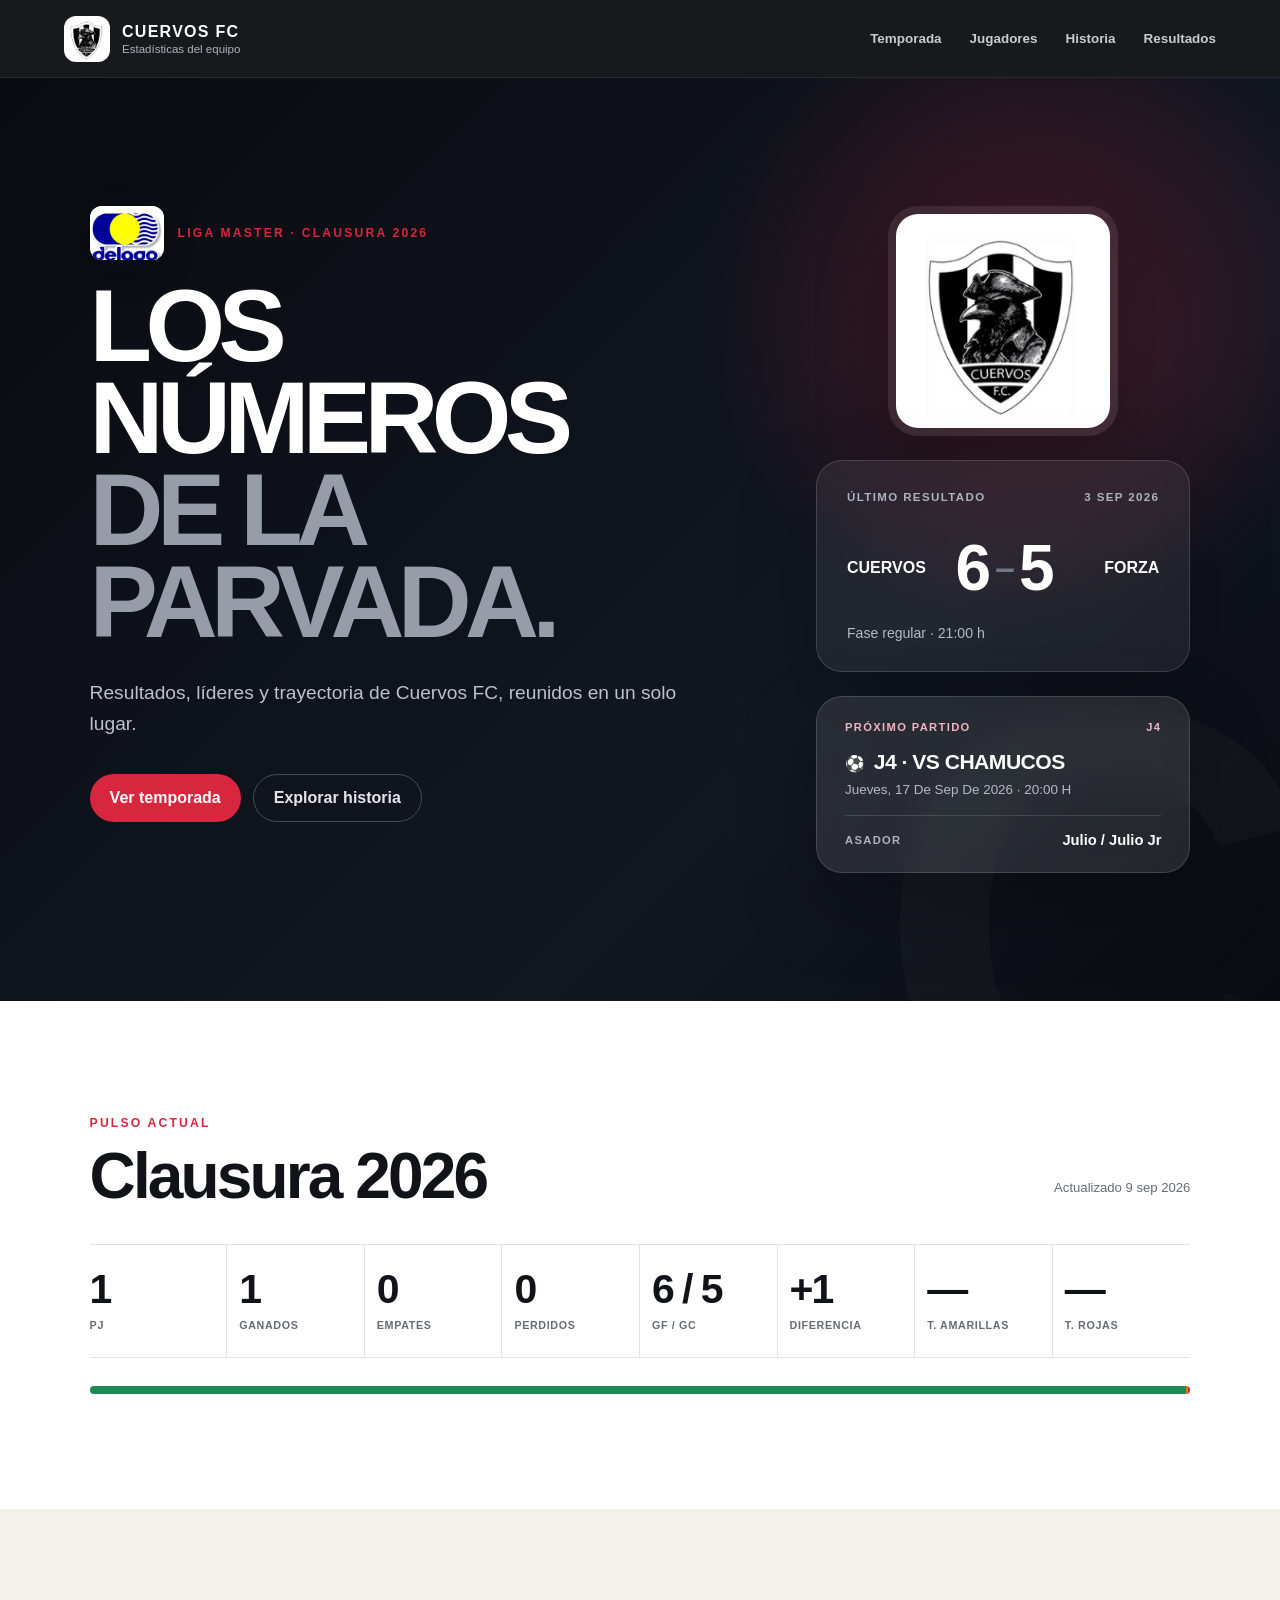
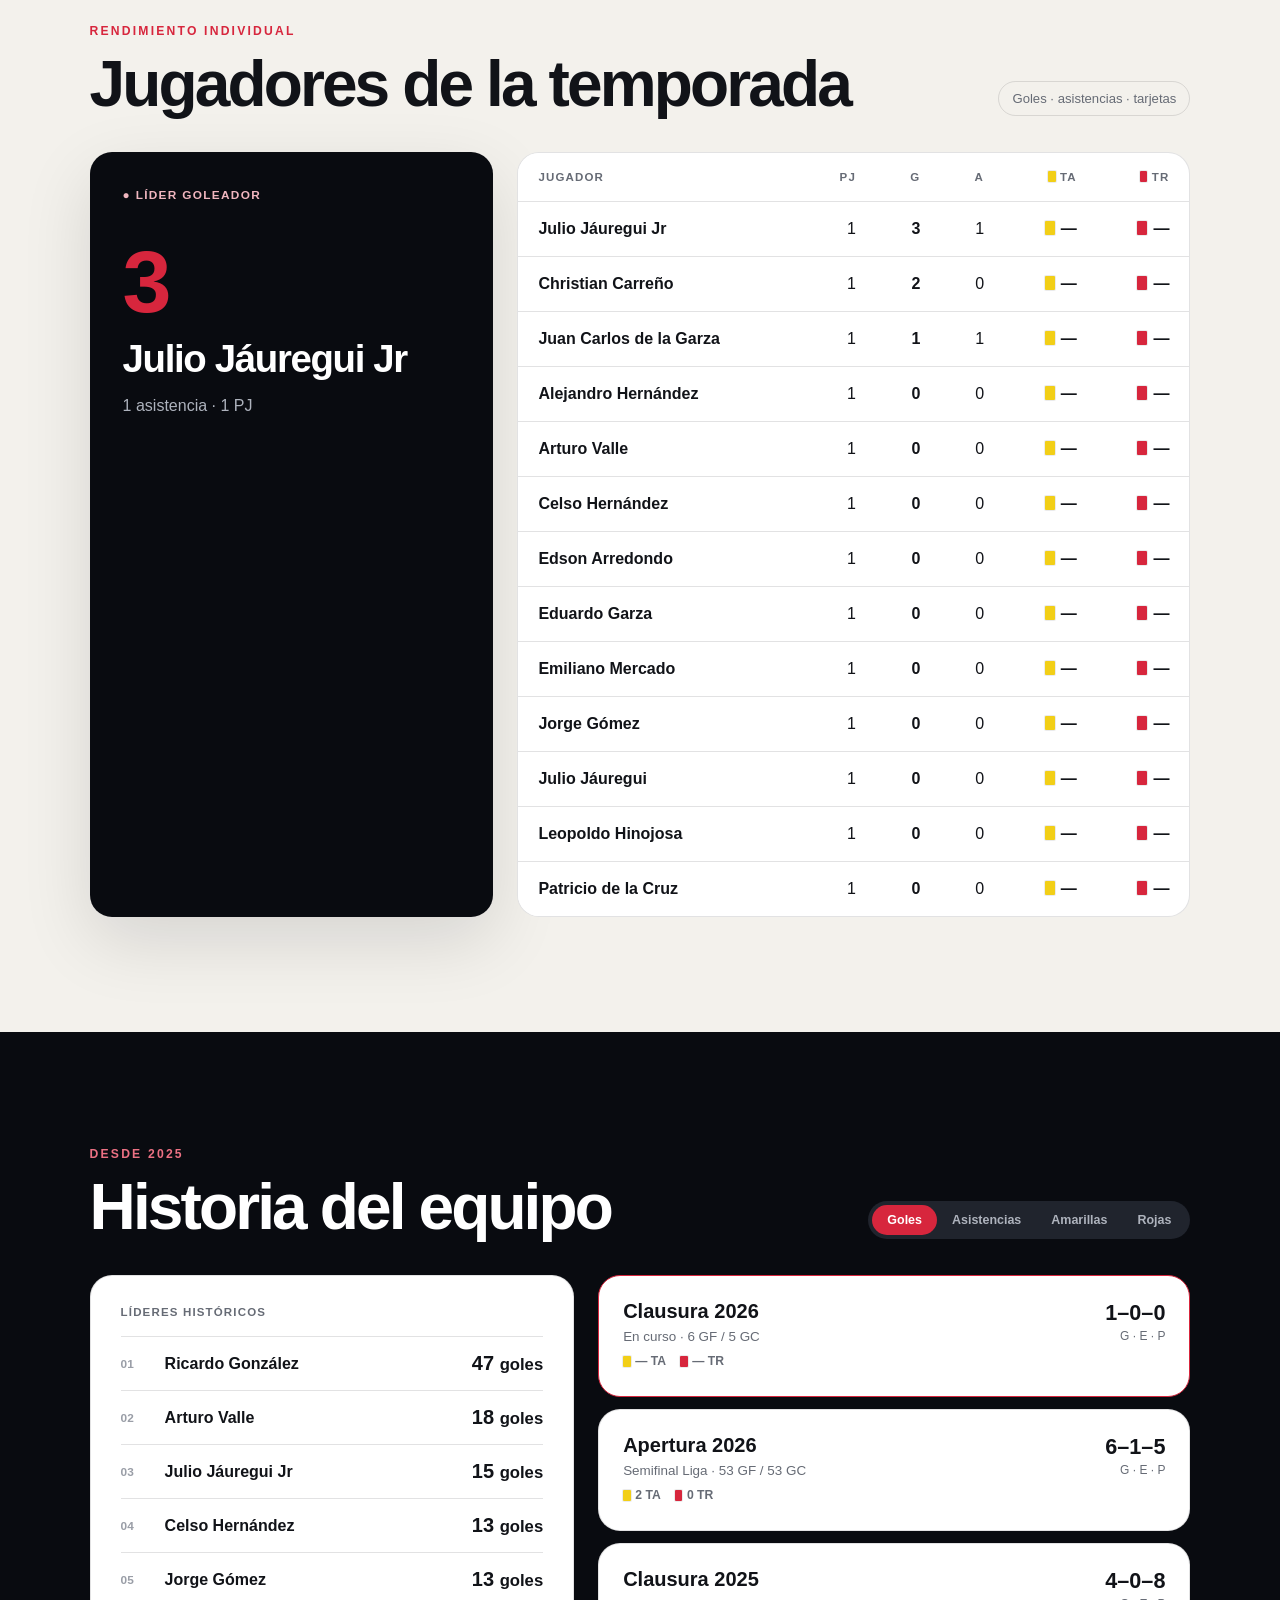
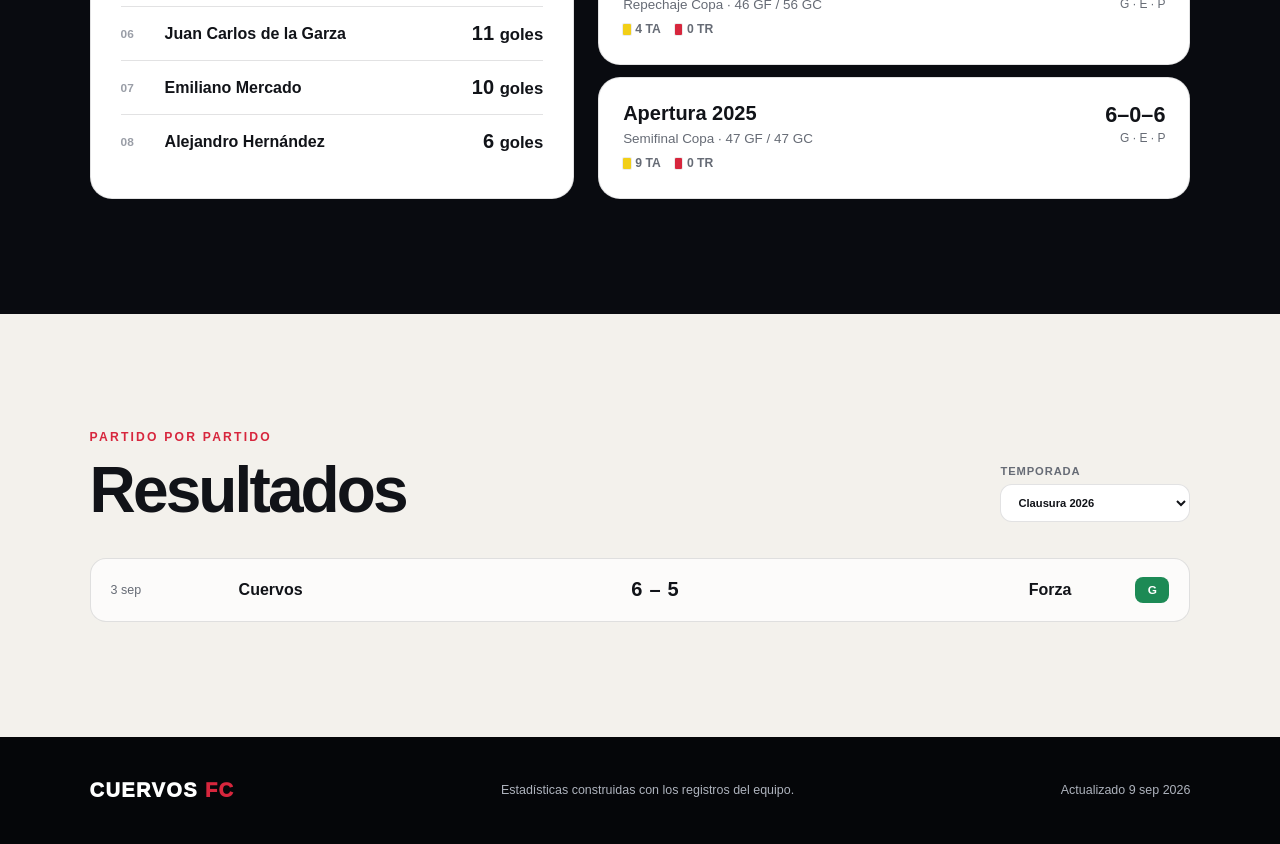
==== index.html @ 378c0ba5 "Mejorar tabla móvil y pulso actual" ====
<!doctype html>
<html lang="es">
<head>
  <meta charset="utf-8">
  <meta name="viewport" content="width=device-width, initial-scale=1">
  <link rel="icon" type="image/png" href="assets/logo-cuervos.png">
  <meta name="description" content="Resultados y estadísticas históricas de Cuervos FC.">
  <meta name="theme-color" content="#090b10">
  <title>Cuervos FC · Estadísticas</title>
  <link rel="stylesheet" href="styles.css">
</head>
<body>
  <header class="site-header">
    <a class="brand" href="#inicio" aria-label="Cuervos FC, ir al inicio">
      <span class="crest" aria-hidden="true"><img src="assets/logo-cuervos.png" alt=""></span>
      <span><strong>Cuervos FC</strong><small>Estadísticas del equipo</small></span>
    </a>
    <button class="nav-toggle" type="button" aria-expanded="false" aria-controls="site-nav">Menú</button>
    <nav id="site-nav" class="site-nav" aria-label="Navegación principal">
      <a href="#temporada">Temporada</a>
      <a href="#jugadores">Jugadores</a>
      <a href="#historia">Historia</a>
      <a href="#resultados">Resultados</a>
    </nav>
  </header>

  <main id="inicio">
    <section class="hero" aria-labelledby="hero-title">
      <div class="hero-copy">
        <div class="league-lockup">
          <span class="league-logo"><img src="assets/logo-liga-delago.png" alt="Logo de la liga Delago"></span>
          <p class="eyebrow">Liga Master · <span id="current-season-label">Temporada actual</span></p>
        </div>
        <h1 id="hero-title">Los números<br><em>de la parvada.</em></h1>
        <p class="hero-intro">Resultados, líderes y trayectoria de Cuervos FC, reunidos en un solo lugar.</p>
        <div class="hero-actions">
          <a class="button button-primary" href="#temporada">Ver temporada</a>
          <a class="button button-ghost" href="#historia">Explorar historia</a>
        </div>
      </div>
      <div class="hero-side">
        <img class="hero-crest" src="assets/logo-cuervos.png" alt="Escudo oficial de Cuervos FC">
        <div class="latest-card" id="latest-match" aria-live="polite">
          <span class="skeleton">Cargando último resultado…</span>
        </div>
        <div class="next-card" id="next-match" aria-live="polite">
          <span class="skeleton">Cargando próximo partido…</span>
        </div>
      </div>
    </section>

    <section id="temporada" class="section section-current" aria-labelledby="season-title">
      <div class="section-heading">
        <div>
          <p class="eyebrow">Pulso actual</p>
          <h2 id="season-title">Clausura 2026</h2>
        </div>
        <p class="updated" id="updated-at"></p>
      </div>
      <div class="metric-grid" id="season-metrics"></div>
      <div class="record-bar" id="record-bar" aria-label="Distribución de resultados"></div>
    </section>

    <section id="jugadores" class="section" aria-labelledby="players-title">
      <div class="section-heading">
        <div>
          <p class="eyebrow">Rendimiento individual</p>
          <h2 id="players-title">Jugadores de la temporada</h2>
        </div>
        <span class="section-tag">Goles · asistencias · tarjetas</span>
      </div>
      <div class="leaders-layout">
        <article class="leader-feature" id="top-scorer"></article>
        <div class="table-card">
          <div class="table-scroll">
            <table>
              <thead>
                <tr>
                  <th>Jugador</th><th>PJ</th><th>G</th><th>A</th>
                  <th aria-label="Tarjetas amarillas"><span class="card-icon card-yellow" aria-hidden="true"></span>TA</th>
                  <th aria-label="Tarjetas rojas"><span class="card-icon card-red" aria-hidden="true"></span>TR</th>
                </tr>
              </thead>
              <tbody id="current-player-rows"></tbody>
            </table>
          </div>
        </div>
      </div>
    </section>

    <section id="historia" class="section section-dark" aria-labelledby="history-title">
      <div class="section-heading">
        <div>
          <p class="eyebrow">Desde 2025</p>
          <h2 id="history-title">Historia del equipo</h2>
        </div>
        <div class="segmented" role="group" aria-label="Ordenar líderes históricos">
          <button class="segment active" type="button" data-ranking="goals">Goles</button>
          <button class="segment" type="button" data-ranking="assists">Asistencias</button>
          <button class="segment" type="button" data-ranking="yellowCards">Amarillas</button>
          <button class="segment" type="button" data-ranking="redCards">Rojas</button>
        </div>
      </div>
      <div class="history-layout">
        <div class="ranking-card">
          <p class="card-kicker">Líderes históricos</p>
          <ol class="ranking-list" id="all-time-ranking"></ol>
        </div>
        <div class="season-history" id="season-history"></div>
      </div>
    </section>

    <section id="resultados" class="section" aria-labelledby="results-title">
      <div class="section-heading">
        <div>
          <p class="eyebrow">Partido por partido</p>
          <h2 id="results-title">Resultados</h2>
        </div>
        <label class="select-wrap">
          <span>Temporada</span>
          <select id="season-filter" aria-label="Filtrar resultados por temporada"></select>
        </label>
      </div>
      <div class="results-list" id="results-list"></div>
    </section>
  </main>

  <footer>
    <div class="footer-brand">CUERVOS <span>FC</span></div>
    <p>Estadísticas construidas con los registros del equipo.</p>
    <p id="footer-update"></p>
  </footer>

  <script src="app.js" defer></script>
</body>
</html>
---- styles.css ----
:root {
  --ink: #111318;
  --muted: #666b75;
  --paper: #f3f1ec;
  --white: #fff;
  --night: #090b10;
  --night-2: #11151d;
  --red: #d7263d;
  --red-dark: #a7152a;
  --green: #1d8a55;
  --amber: #cc8212;
  --line: rgba(17, 19, 24, .12);
  --radius: 22px;
  --shadow: 0 24px 70px rgba(11, 12, 16, .12);
}

* { box-sizing: border-box; }
html { scroll-behavior: smooth; }
body {
  margin: 0;
  color: var(--ink);
  background: var(--paper);
  font-family: Aptos, "Helvetica Neue", Helvetica, Arial, sans-serif;
  -webkit-font-smoothing: antialiased;
}
a { color: inherit; }
button, select { font: inherit; }

.site-header {
  position: sticky;
  top: 0;
  z-index: 20;
  display: flex;
  align-items: center;
  justify-content: space-between;
  gap: 24px;
  min-height: 78px;
  padding: 12px clamp(20px, 5vw, 76px);
  color: var(--white);
  background: rgba(9, 11, 16, .94);
  border-bottom: 1px solid rgba(255,255,255,.08);
  backdrop-filter: blur(16px);
}
.brand {
  display: inline-flex;
  align-items: center;
  gap: 12px;
  text-decoration: none;
}
.brand strong, .brand small { display: block; }
.brand strong { font-size: 1rem; letter-spacing: .08em; text-transform: uppercase; }
.brand small { margin-top: 2px; color: #aeb3bd; font-size: .72rem; }
.crest {
  width: 46px;
  height: 46px;
  overflow: hidden;
  background: white;
  border-radius: 12px;
}
.crest img { display: block; width: 100%; height: 100%; object-fit: cover; }
.site-nav { display: flex; gap: 28px; }
.site-nav a {
  color: #c9ccd2;
  font-size: .84rem;
  font-weight: 700;
  text-decoration: none;
  transition: color .2s ease;
}
.site-nav a:hover { color: var(--white); }
.nav-toggle { display: none; color: white; background: none; border: 1px solid #464b55; border-radius: 999px; padding: 8px 13px; }

.hero {
  position: relative;
  overflow: hidden;
  display: grid;
  grid-template-columns: 1.25fr .75fr;
  gap: clamp(40px, 8vw, 110px);
  min-height: 650px;
  padding: clamp(72px, 10vw, 145px) clamp(20px, 7vw, 110px);
  color: var(--white);
  background:
    radial-gradient(circle at 80% 25%, rgba(215,38,61,.28), transparent 26%),
    linear-gradient(135deg, #090b10 0%, #121722 66%, #090b10 100%);
}
.hero::after {
  content: "C";
  position: absolute;
  right: -3vw;
  bottom: -25%;
  color: rgba(255,255,255,.025);
  font-size: min(48vw, 620px);
  font-weight: 900;
  line-height: 1;
  pointer-events: none;
}
.hero-copy, .hero-side { position: relative; z-index: 1; }
.league-lockup { display: flex; align-items: center; gap: 14px; margin-bottom: 20px; }
.league-lockup .eyebrow { margin: 0; }
.league-logo {
  display: grid;
  place-items: center;
  width: 74px;
  height: 54px;
  overflow: hidden;
  background: white;
  border-radius: 12px;
  box-shadow: 0 10px 30px rgba(0,0,0,.24);
}
.league-logo img { width: 100%; height: 100%; object-fit: contain; }
.hero-side { align-self: end; display: grid; justify-items: center; gap: 24px; width: 100%; max-width: 430px; }
.hero-crest {
  width: clamp(150px, 18vw, 230px);
  aspect-ratio: 1;
  object-fit: cover;
  border: 8px solid rgba(255,255,255,.08);
  border-radius: 30px;
  box-shadow: 0 26px 70px rgba(0,0,0,.32);
}
.eyebrow {
  margin: 0 0 14px;
  color: var(--red);
  font-size: .76rem;
  font-weight: 850;
  letter-spacing: .18em;
  text-transform: uppercase;
}
.hero h1 {
  max-width: 800px;
  margin: 0;
  font-size: clamp(3.3rem, 8vw, 7.4rem);
  line-height: .9;
  letter-spacing: -.065em;
  text-transform: uppercase;
}
.hero h1 em { color: #979da8; font-style: normal; }
.hero-intro { max-width: 590px; margin: 28px 0 0; color: #bdc1ca; font-size: clamp(1rem, 2vw, 1.2rem); line-height: 1.65; }
.hero-actions { display: flex; flex-wrap: wrap; gap: 12px; margin-top: 34px; }
.button {
  display: inline-flex;
  align-items: center;
  justify-content: center;
  min-height: 48px;
  padding: 0 20px;
  border-radius: 999px;
  font-weight: 800;
  text-decoration: none;
}
.button-primary { background: var(--red); color: white; }
.button-primary:hover { background: #ee304a; }
.button-ghost { border: 1px solid #454b56; color: #e4e6ea; }
.button-ghost:hover { border-color: #777e8b; }

.latest-card, .next-card {
  width: 100%;
  max-width: 430px;
  padding: 30px;
  background: rgba(255,255,255,.065);
  border: 1px solid rgba(255,255,255,.14);
  border-radius: 26px;
  box-shadow: 0 30px 80px rgba(0,0,0,.25);
  backdrop-filter: blur(12px);
}
.latest-label { display: flex; justify-content: space-between; gap: 16px; color: #aeb3bd; font-size: .72rem; font-weight: 800; letter-spacing: .12em; text-transform: uppercase; }
.scoreline { display: grid; grid-template-columns: 1fr auto 1fr; align-items: center; gap: 12px; margin: 28px 0 20px; }
.score-team { font-weight: 850; text-transform: uppercase; }
.score-team:last-child { text-align: right; }
.score { display: flex; gap: 8px; align-items: center; font-size: clamp(2.4rem, 6vw, 4rem); font-weight: 900; letter-spacing: -.06em; }
.score small { color: #717784; font-size: .55em; }
.latest-meta { margin: 0; color: #b6bac3; font-size: .88rem; }
.next-card { padding: 24px 28px; background: rgba(255,255,255,.1); }
.next-label { display: flex; justify-content: space-between; gap: 16px; color: #f0b6bf; font-size: .7rem; font-weight: 850; letter-spacing: .12em; text-transform: uppercase; }
.next-rival { margin-top: 17px; font-size: 1.32rem; font-weight: 900; letter-spacing: -.025em; text-transform: uppercase; }
.next-rival span { margin-right: 4px; font-size: 1rem; }
.next-meta { margin: 8px 0 18px; color: #b6bac3; font-size: .84rem; text-transform: capitalize; }
.grill-duty { display: flex; align-items: center; justify-content: space-between; gap: 18px; padding-top: 16px; border-top: 1px solid rgba(255,255,255,.13); }
.grill-duty span { color: #aeb3bd; font-size: .7rem; font-weight: 800; letter-spacing: .12em; text-transform: uppercase; }
.grill-duty strong { color: white; font-size: .92rem; }

.section { padding: clamp(72px, 9vw, 120px) clamp(20px, 7vw, 110px); }
.section-current { background: #fff; }
.section-heading {
  display: flex;
  align-items: end;
  justify-content: space-between;
  gap: 24px;
  margin-bottom: 36px;
}
.section h2 { margin: 0; font-size: clamp(2.2rem, 5vw, 4rem); line-height: 1; letter-spacing: -.045em; }
.updated, .section-tag { color: var(--muted); font-size: .82rem; }
.section-tag { padding: 9px 13px; border: 1px solid var(--line); border-radius: 999px; }

.metric-grid { display: grid; grid-template-columns: repeat(8, minmax(0, 1fr)); width: 100%; border-top: 1px solid var(--line); border-bottom: 1px solid var(--line); }
.metric { min-width: 0; padding: 24px 12px; border-right: 1px solid var(--line); }
.metric:first-child { padding-left: 0; }
.metric:last-child { border-right: 0; }
.metric strong { display: block; font-size: clamp(1.55rem, 3.2vw, 2.8rem); line-height: 1; letter-spacing: -.05em; }
.metric span { display: block; margin-top: 9px; color: var(--muted); font-size: .67rem; font-weight: 750; letter-spacing: .06em; line-height: 1.25; overflow-wrap: anywhere; text-transform: uppercase; }
.record-bar { display: flex; height: 8px; margin-top: 28px; overflow: hidden; border-radius: 999px; background: #e1e1de; }
.record-bar span { min-width: 2px; transition: width .45s ease; }
.bar-win { background: var(--green); }
.bar-draw { background: var(--amber); }
.bar-loss { background: var(--red); }

.leaders-layout { display: grid; grid-template-columns: .75fr 1.25fr; gap: 24px; }
.leader-feature, .table-card, .ranking-card, .season-card { background: var(--white); border: 1px solid var(--line); border-radius: var(--radius); box-shadow: var(--shadow); }
.leader-feature { min-height: 350px; padding: 32px; background: var(--night); color: white; }
.leader-badge { display: inline-flex; align-items: center; gap: 8px; color: #f0b6bf; font-size: .74rem; font-weight: 800; letter-spacing: .11em; text-transform: uppercase; }
.leader-number { margin-top: 44px; color: var(--red); font-size: 5.5rem; font-weight: 900; line-height: .8; letter-spacing: -.08em; }
.leader-name { margin: 20px 0 6px; font-size: clamp(1.7rem, 3vw, 2.6rem); font-weight: 850; letter-spacing: -.035em; }
.leader-detail { color: #aeb3bd; }
.table-card { overflow: hidden; box-shadow: none; }
.table-scroll { max-width: 100%; overflow-x: auto; overscroll-behavior-x: contain; }
table { width: 100%; border-collapse: collapse; }
th, td { padding: 18px 20px; text-align: right; border-bottom: 1px solid var(--line); white-space: nowrap; }
th:first-child, td:first-child { text-align: left; }
th:first-child, td:first-child {
  position: sticky;
  left: 0;
  z-index: 2;
  min-width: 178px;
  background: var(--white);
  box-shadow: 9px 0 12px -12px rgba(9, 11, 16, .55);
}
th:first-child { z-index: 3; }
th { color: var(--muted); font-size: .72rem; letter-spacing: .1em; text-transform: uppercase; }
td:first-child { font-weight: 750; }
tbody tr:last-child td { border-bottom: 0; }
tbody tr:hover { background: #f7f6f2; }
tbody tr:hover td:first-child { background: #f7f6f2; }
.discipline-cell { font-weight: 800; }
.card-icon { display: inline-block; width: .62em; height: .88em; margin-right: .38em; border-radius: 1px; vertical-align: -.06em; box-shadow: 0 0 0 1px rgba(0,0,0,.08); }
.card-yellow { background: #f2cf17; }
.card-red { background: #d7263d; }

.section-dark { color: var(--white); background: var(--night); }
.section-dark .eyebrow { color: #ec7183; }
.segmented { display: flex; flex-wrap: wrap; padding: 4px; background: #20242d; border-radius: 999px; }
.segment { padding: 8px 15px; color: #aeb3bd; background: transparent; border: 0; border-radius: 999px; cursor: pointer; font-size: .78rem; font-weight: 800; }
.segment.active { color: white; background: var(--red); }
.history-layout { display: grid; grid-template-columns: .9fr 1.1fr; gap: 24px; }
.ranking-card { padding: 30px; color: var(--ink); box-shadow: none; }
.card-kicker { margin: 0 0 18px; color: var(--muted); font-size: .72rem; font-weight: 800; letter-spacing: .1em; text-transform: uppercase; }
.ranking-list { margin: 0; padding: 0; list-style: none; counter-reset: rank; }
.ranking-item { counter-increment: rank; display: grid; grid-template-columns: 32px 1fr auto; align-items: center; gap: 12px; padding: 15px 0; border-top: 1px solid var(--line); }
.ranking-item::before { content: counter(rank, decimal-leading-zero); color: #9a9ea7; font-size: .74rem; font-weight: 800; }
.ranking-name { font-weight: 800; }
.ranking-value { font-size: 1.25rem; font-weight: 900; }
.season-history { display: grid; gap: 12px; }
.season-card { display: grid; grid-template-columns: 1fr auto; gap: 22px; padding: 24px; color: var(--ink); box-shadow: none; }
.season-card.current { border-color: var(--red); }
.season-card h3 { margin: 0 0 6px; font-size: 1.25rem; }
.season-card p { margin: 0; color: var(--muted); font-size: .84rem; }
.season-card .season-discipline { display: flex; gap: 14px; margin-top: 10px; font-size: .76rem; font-weight: 800; }
.season-discipline span { display: inline-flex; align-items: center; }
.season-record { text-align: right; }
.season-record strong { display: block; font-size: 1.35rem; }
.season-record span { color: var(--muted); font-size: .75rem; }

.select-wrap { display: grid; gap: 7px; color: var(--muted); font-size: .7rem; font-weight: 800; letter-spacing: .08em; text-transform: uppercase; }
.select-wrap select { min-width: 190px; padding: 11px 36px 11px 13px; color: var(--ink); background: white; border: 1px solid var(--line); border-radius: 12px; }
.results-list { display: grid; gap: 10px; }
.result-row { display: grid; grid-template-columns: 110px 1fr auto 1fr 80px; align-items: center; gap: 18px; padding: 18px 20px; background: rgba(255,255,255,.72); border: 1px solid var(--line); border-radius: 16px; }
.result-date { color: var(--muted); font-size: .78rem; }
.result-team { font-weight: 800; }
.result-team.away { text-align: right; }
.result-score { display: flex; gap: 7px; font-size: 1.25rem; font-weight: 900; }
.result-pill { justify-self: end; min-width: 34px; padding: 6px 8px; color: white; border-radius: 8px; text-align: center; font-size: .74rem; font-weight: 900; }
.result-G { background: var(--green); }
.result-E { background: var(--amber); }
.result-P { background: var(--red); }
.empty-state { padding: 42px; color: var(--muted); text-align: center; border: 1px dashed var(--line); border-radius: var(--radius); }

footer { display: flex; justify-content: space-between; align-items: center; gap: 24px; padding: 34px clamp(20px, 7vw, 110px); color: #aeb3bd; background: #050609; font-size: .78rem; }
.footer-brand { color: white; font-size: 1.25rem; font-weight: 950; letter-spacing: .07em; }
.footer-brand span { color: var(--red); }
.skeleton { color: #aeb3bd; }

@media (max-width: 960px) {
  .hero { grid-template-columns: 1fr; min-height: auto; }
  .hero-side { justify-items: start; max-width: 620px; }
  .latest-card, .next-card { max-width: 620px; }
  .metric-grid { grid-template-columns: repeat(4, minmax(0, 1fr)); }
  .metric:nth-child(4n) { border-right: 0; }
  .metric:nth-child(-n+4) { border-bottom: 1px solid var(--line); }
  .leaders-layout, .history-layout { grid-template-columns: 1fr; }
}

@media (max-width: 700px) {
  .site-header { min-height: 68px; }
  .nav-toggle { display: inline-flex; }
  .site-nav {
    position: absolute;
    top: 68px;
    left: 0;
    right: 0;
    display: none;
    flex-direction: column;
    gap: 0;
    padding: 12px 20px 22px;
    background: #090b10;
    border-bottom: 1px solid #252932;
  }
  .site-nav.open { display: flex; }
  .site-nav a { padding: 13px 0; }
  .hero { padding-top: 72px; }
  .hero h1 { font-size: clamp(3.1rem, 17vw, 5rem); }
  .league-lockup { align-items: flex-start; flex-direction: column; gap: 12px; }
  .league-logo { width: 68px; height: 50px; }
  .hero-side { justify-items: center; }
  .hero-crest { width: 140px; border-radius: 24px; }
  .section-heading { align-items: flex-start; flex-direction: column; }
  .segmented { border-radius: 16px; }
  .segment { flex: 1 1 auto; }
  .metric { padding: 23px 12px; }
  .metric:first-child { padding-left: 0; }
  .metric strong { font-size: clamp(1.4rem, 7vw, 2rem); }
  .metric span { font-size: .58rem; letter-spacing: .035em; }
  th, td { padding: 16px 14px; }
  th:first-child, td:first-child { min-width: 158px; }
  .result-row { grid-template-columns: 72px 1fr auto 1fr 36px; gap: 8px; padding: 15px 12px; }
  .result-date { font-size: .68rem; }
  .result-team { font-size: .82rem; }
  footer { align-items: flex-start; flex-direction: column; }
}

@media (prefers-reduced-motion: reduce) {
  html { scroll-behavior: auto; }
  * { transition: none !important; }
}
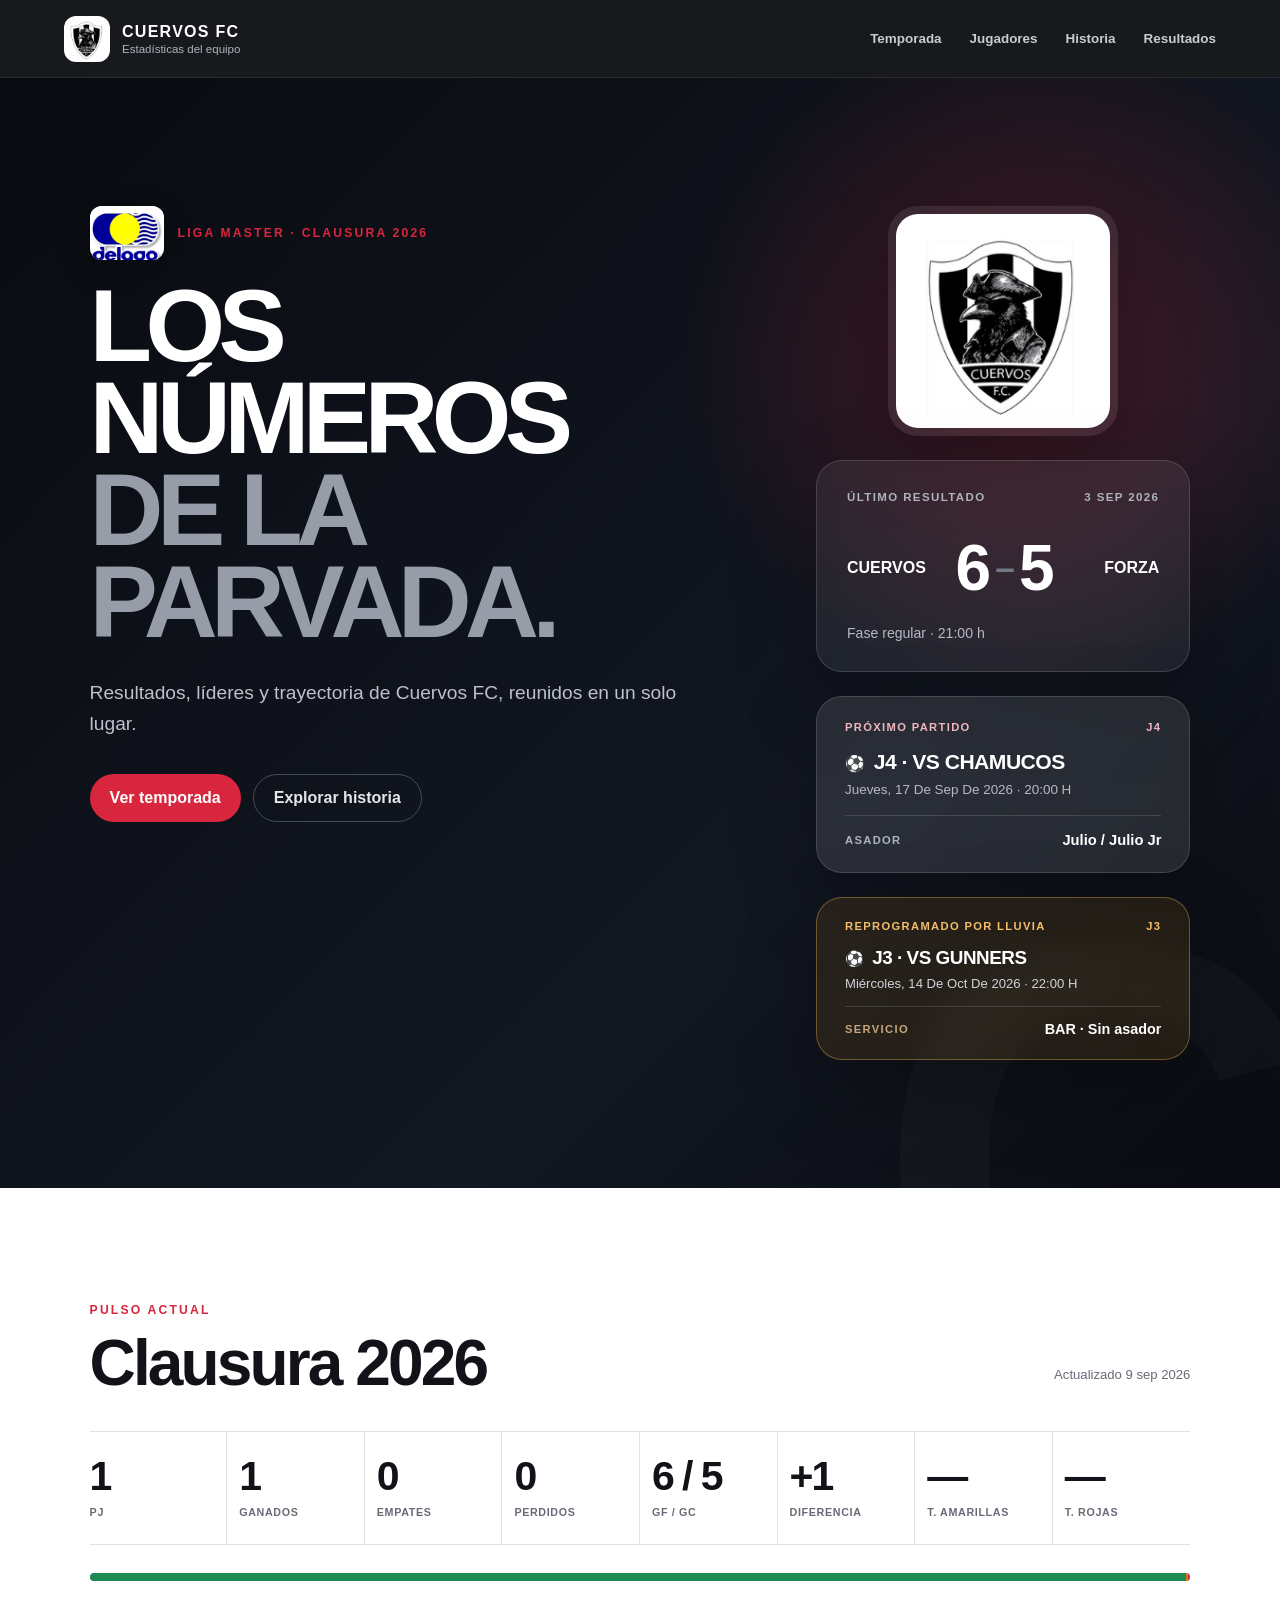
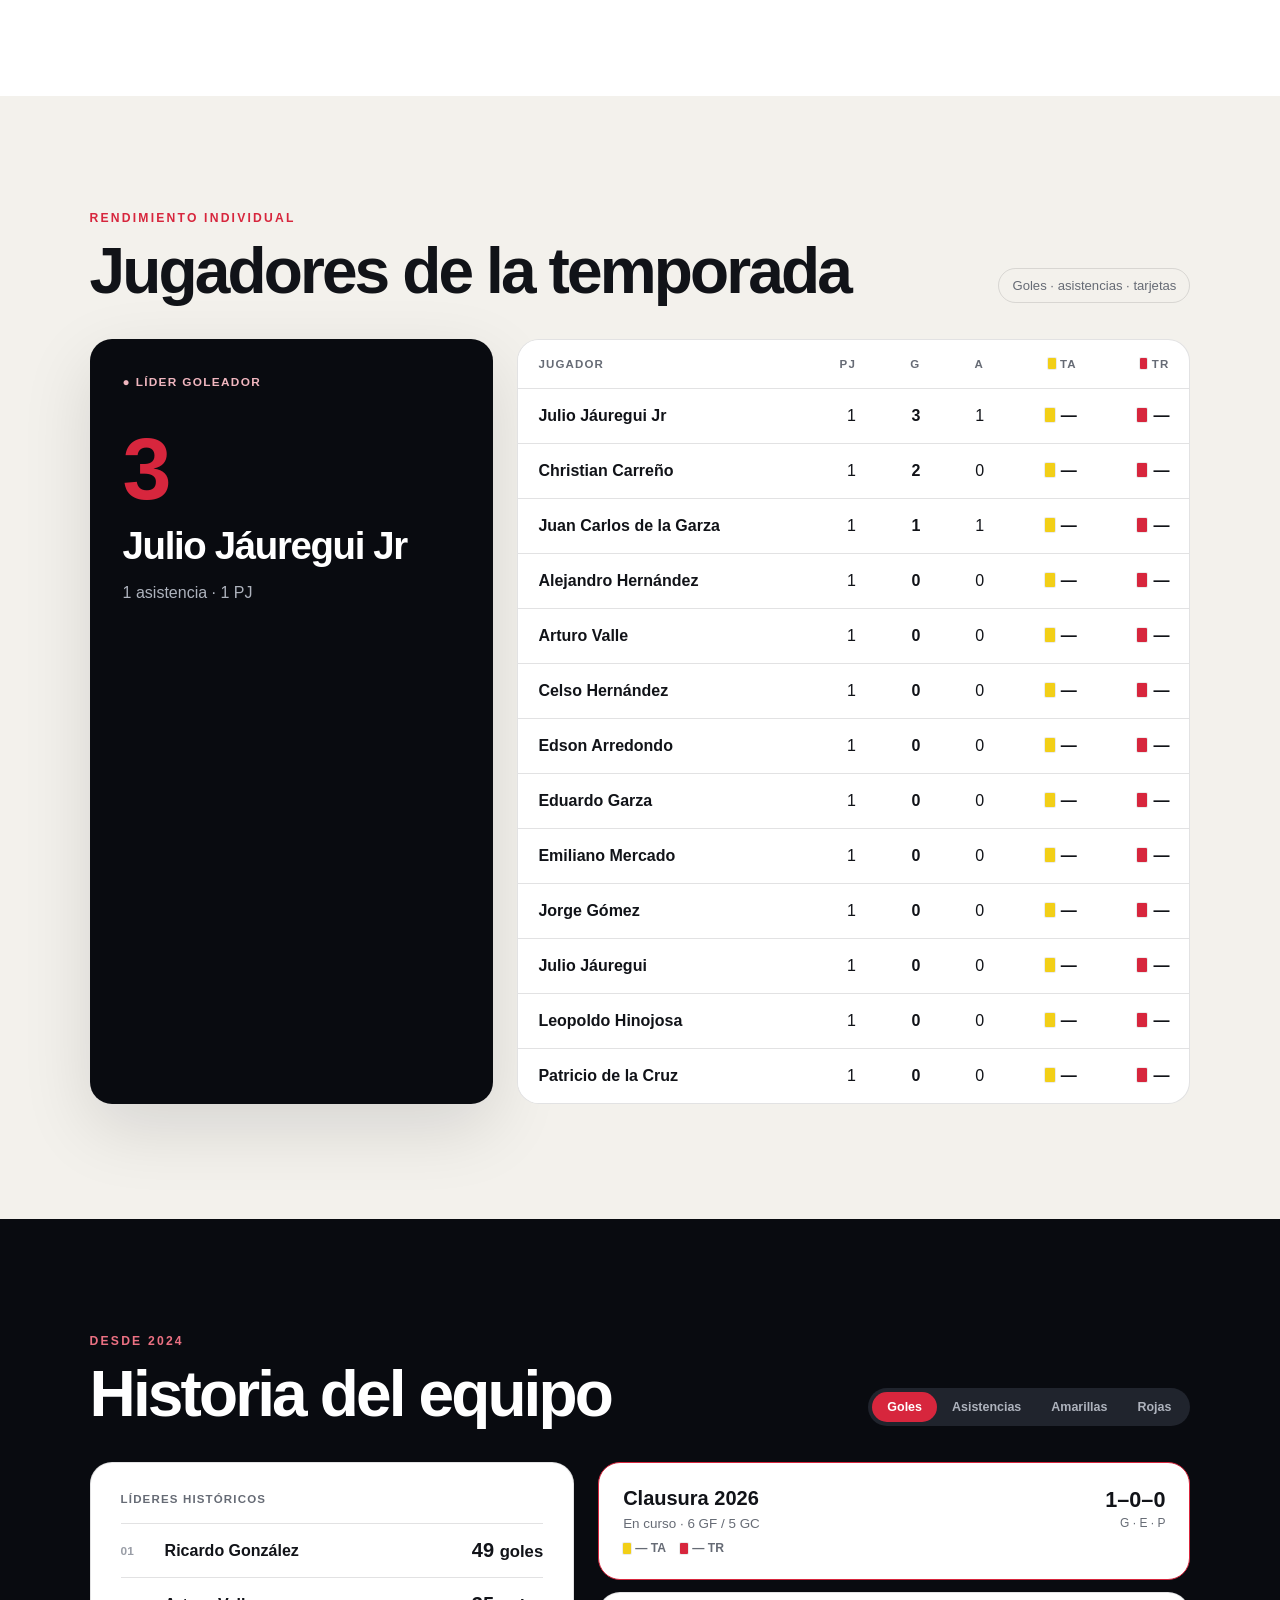
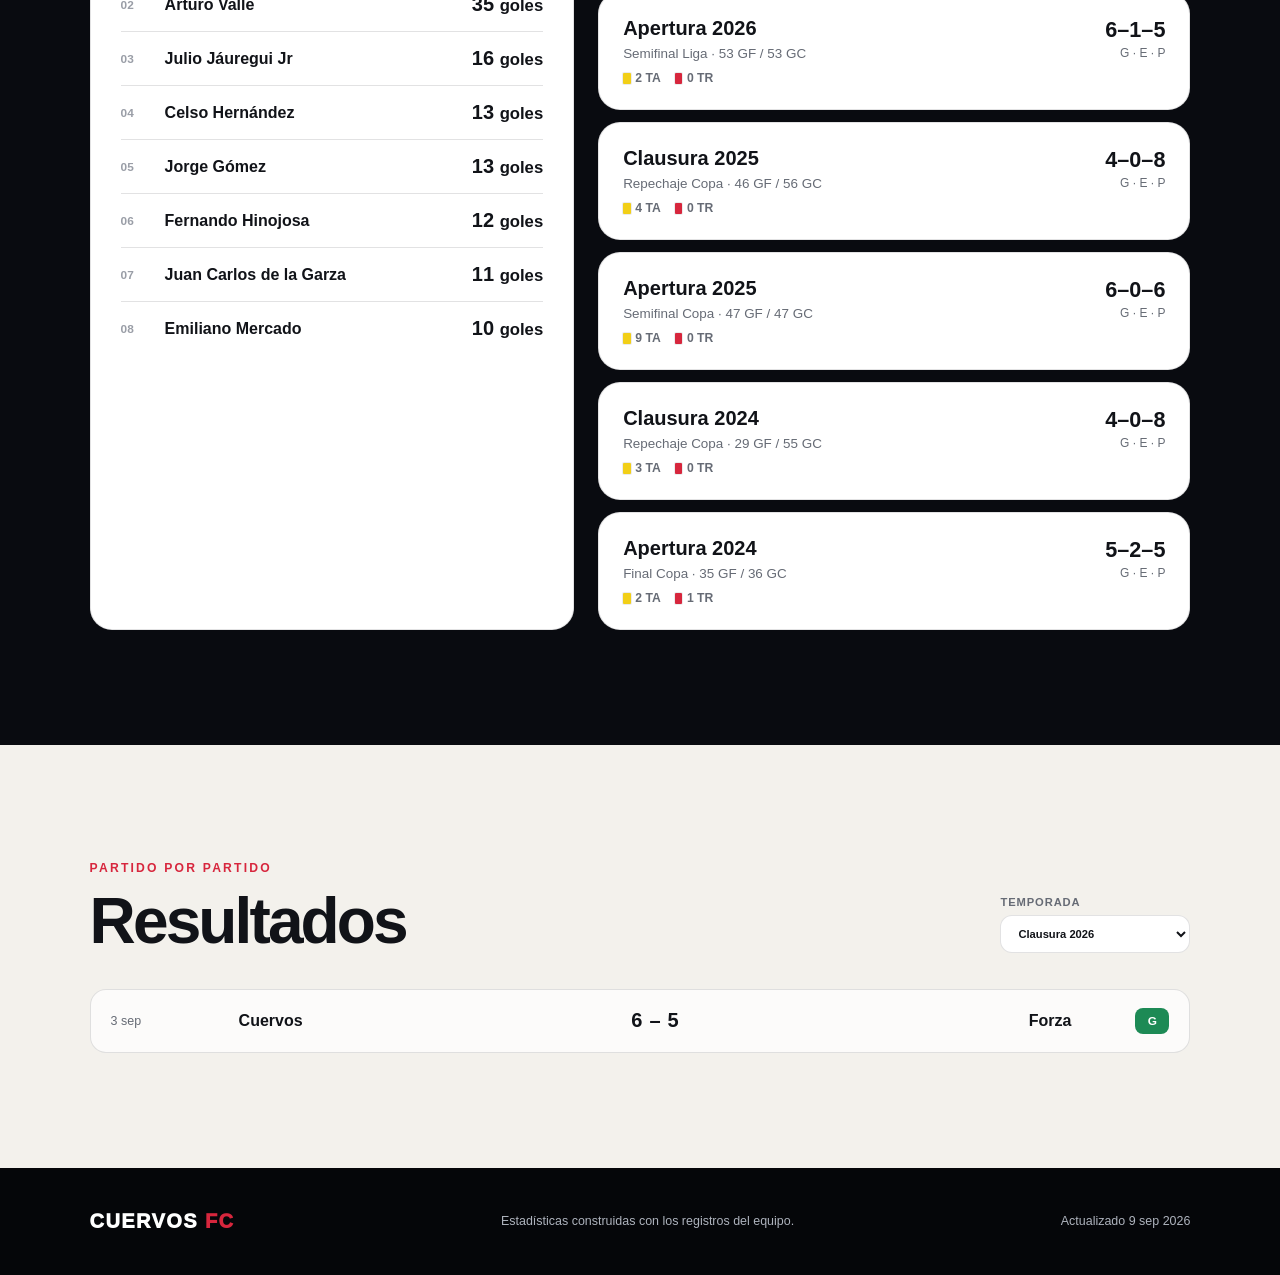
==== commit e5e843bc: "Actualiza historial y liguillas de Cuervos" ====
--- a/index.html
+++ b/index.html
@@ -46,6 +46,9 @@
         <div class="next-card" id="next-match" aria-live="polite">
           <span class="skeleton">Cargando próximo partido…</span>
         </div>
+        <div class="rescheduled-card" id="rescheduled-match" aria-live="polite">
+          <span class="skeleton">Cargando partido reprogramado…</span>
+        </div>
       </div>
     </section>
 
@@ -91,7 +94,7 @@
     <section id="historia" class="section section-dark" aria-labelledby="history-title">
       <div class="section-heading">
         <div>
-          <p class="eyebrow">Desde 2025</p>
+          <p class="eyebrow">Desde 2024</p>
           <h2 id="history-title">Historia del equipo</h2>
         </div>
         <div class="segmented" role="group" aria-label="Ordenar líderes históricos">
--- a/styles.css
+++ b/styles.css
@@ -150,7 +150,7 @@
 .button-ghost { border: 1px solid #454b56; color: #e4e6ea; }
 .button-ghost:hover { border-color: #777e8b; }
 
-.latest-card, .next-card {
+.latest-card, .next-card, .rescheduled-card {
   width: 100%;
   max-width: 430px;
   padding: 30px;
@@ -175,6 +175,14 @@
 .grill-duty { display: flex; align-items: center; justify-content: space-between; gap: 18px; padding-top: 16px; border-top: 1px solid rgba(255,255,255,.13); }
 .grill-duty span { color: #aeb3bd; font-size: .7rem; font-weight: 800; letter-spacing: .12em; text-transform: uppercase; }
 .grill-duty strong { color: white; font-size: .92rem; }
+.rescheduled-card { padding: 22px 28px; background: rgba(204,130,18,.12); border-color: rgba(240,178,76,.38); }
+.rescheduled-label { display: flex; justify-content: space-between; gap: 16px; color: #f2be68; font-size: .7rem; font-weight: 850; letter-spacing: .12em; text-transform: uppercase; }
+.rescheduled-rival { margin-top: 15px; font-size: 1.18rem; font-weight: 900; letter-spacing: -.025em; text-transform: uppercase; }
+.rescheduled-rival span { margin-right: 4px; font-size: .95rem; }
+.rescheduled-meta { margin: 7px 0 15px; color: #d2d4d9; font-size: .82rem; text-transform: capitalize; }
+.bar-duty { display: flex; align-items: center; justify-content: space-between; gap: 18px; padding-top: 14px; border-top: 1px solid rgba(255,255,255,.13); }
+.bar-duty span { color: #c5a87b; font-size: .7rem; font-weight: 800; letter-spacing: .12em; text-transform: uppercase; }
+.bar-duty strong { color: white; font-size: .9rem; }
 
 .section { padding: clamp(72px, 9vw, 120px) clamp(20px, 7vw, 110px); }
 .section-current { background: #fff; }
@@ -278,7 +286,7 @@
 @media (max-width: 960px) {
   .hero { grid-template-columns: 1fr; min-height: auto; }
   .hero-side { justify-items: start; max-width: 620px; }
-  .latest-card, .next-card { max-width: 620px; }
+  .latest-card, .next-card, .rescheduled-card { max-width: 620px; }
   .metric-grid { grid-template-columns: repeat(4, minmax(0, 1fr)); }
   .metric:nth-child(4n) { border-right: 0; }
   .metric:nth-child(-n+4) { border-bottom: 1px solid var(--line); }
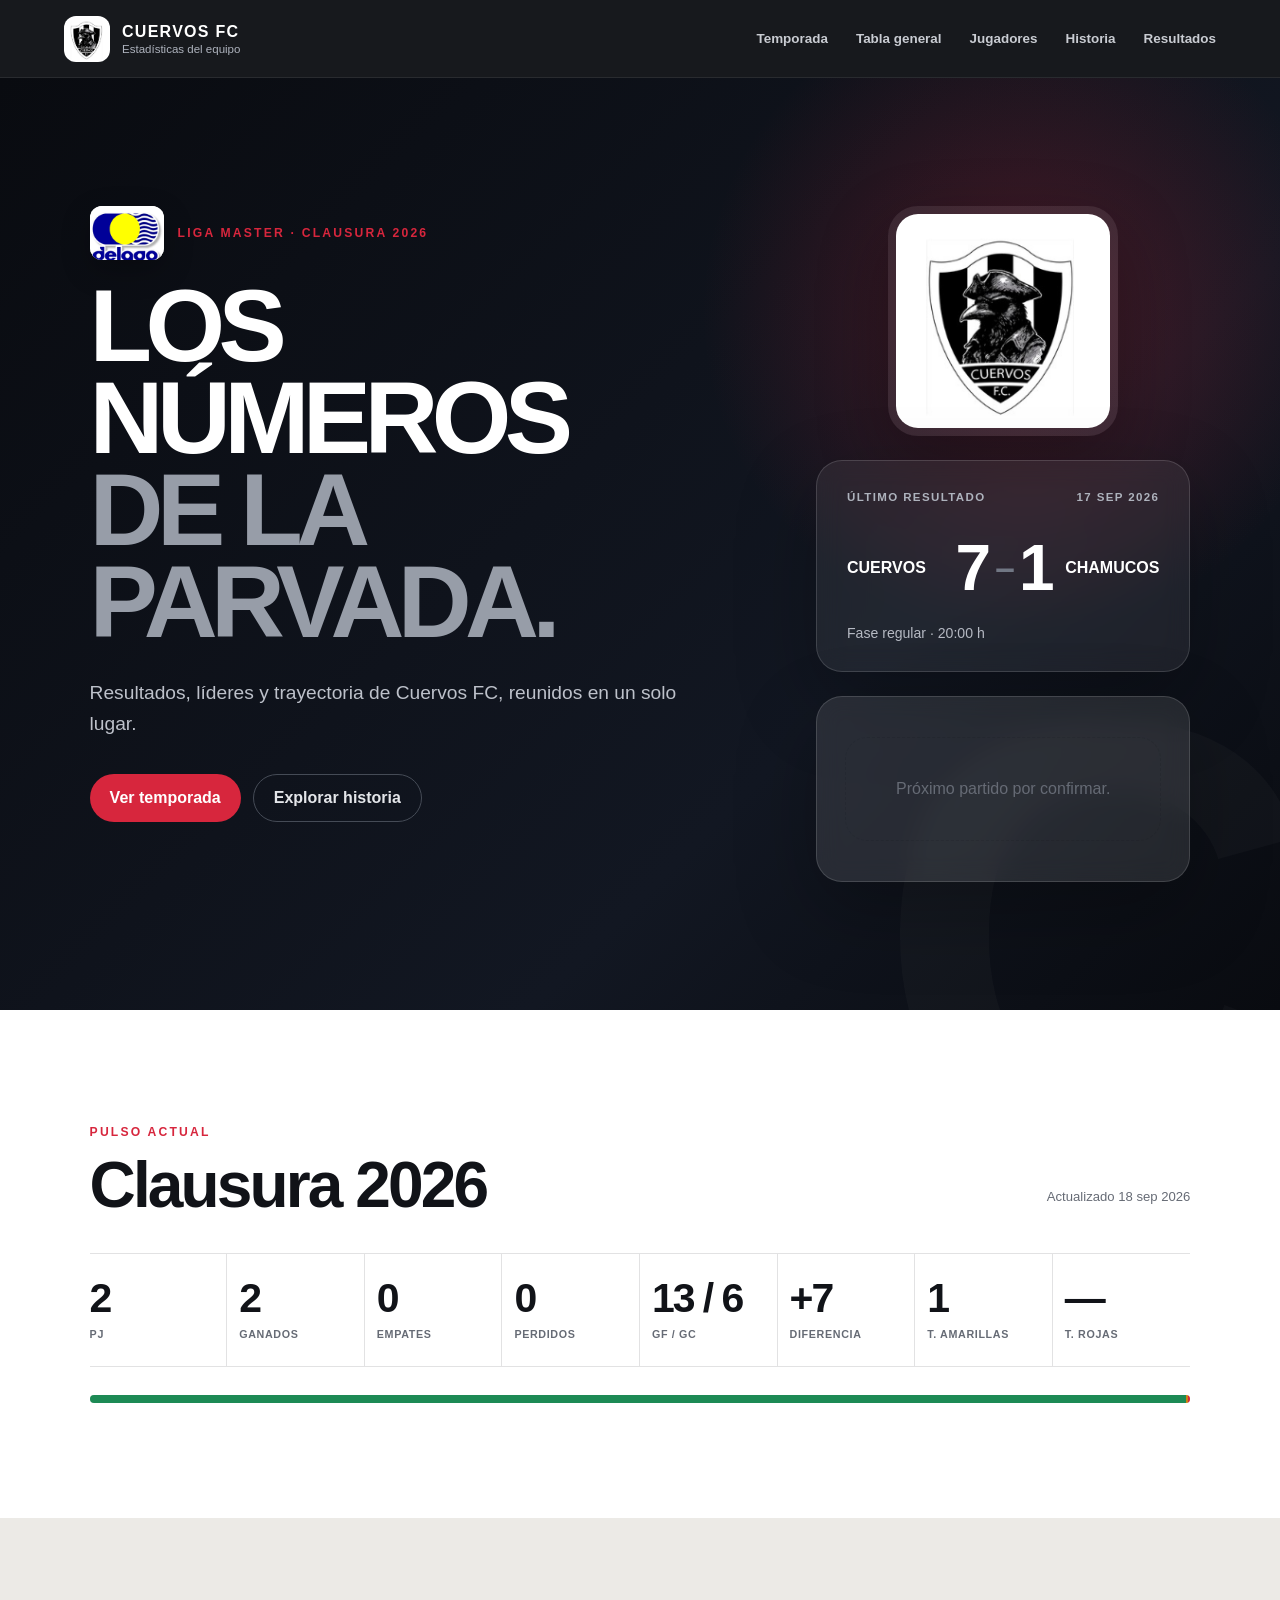
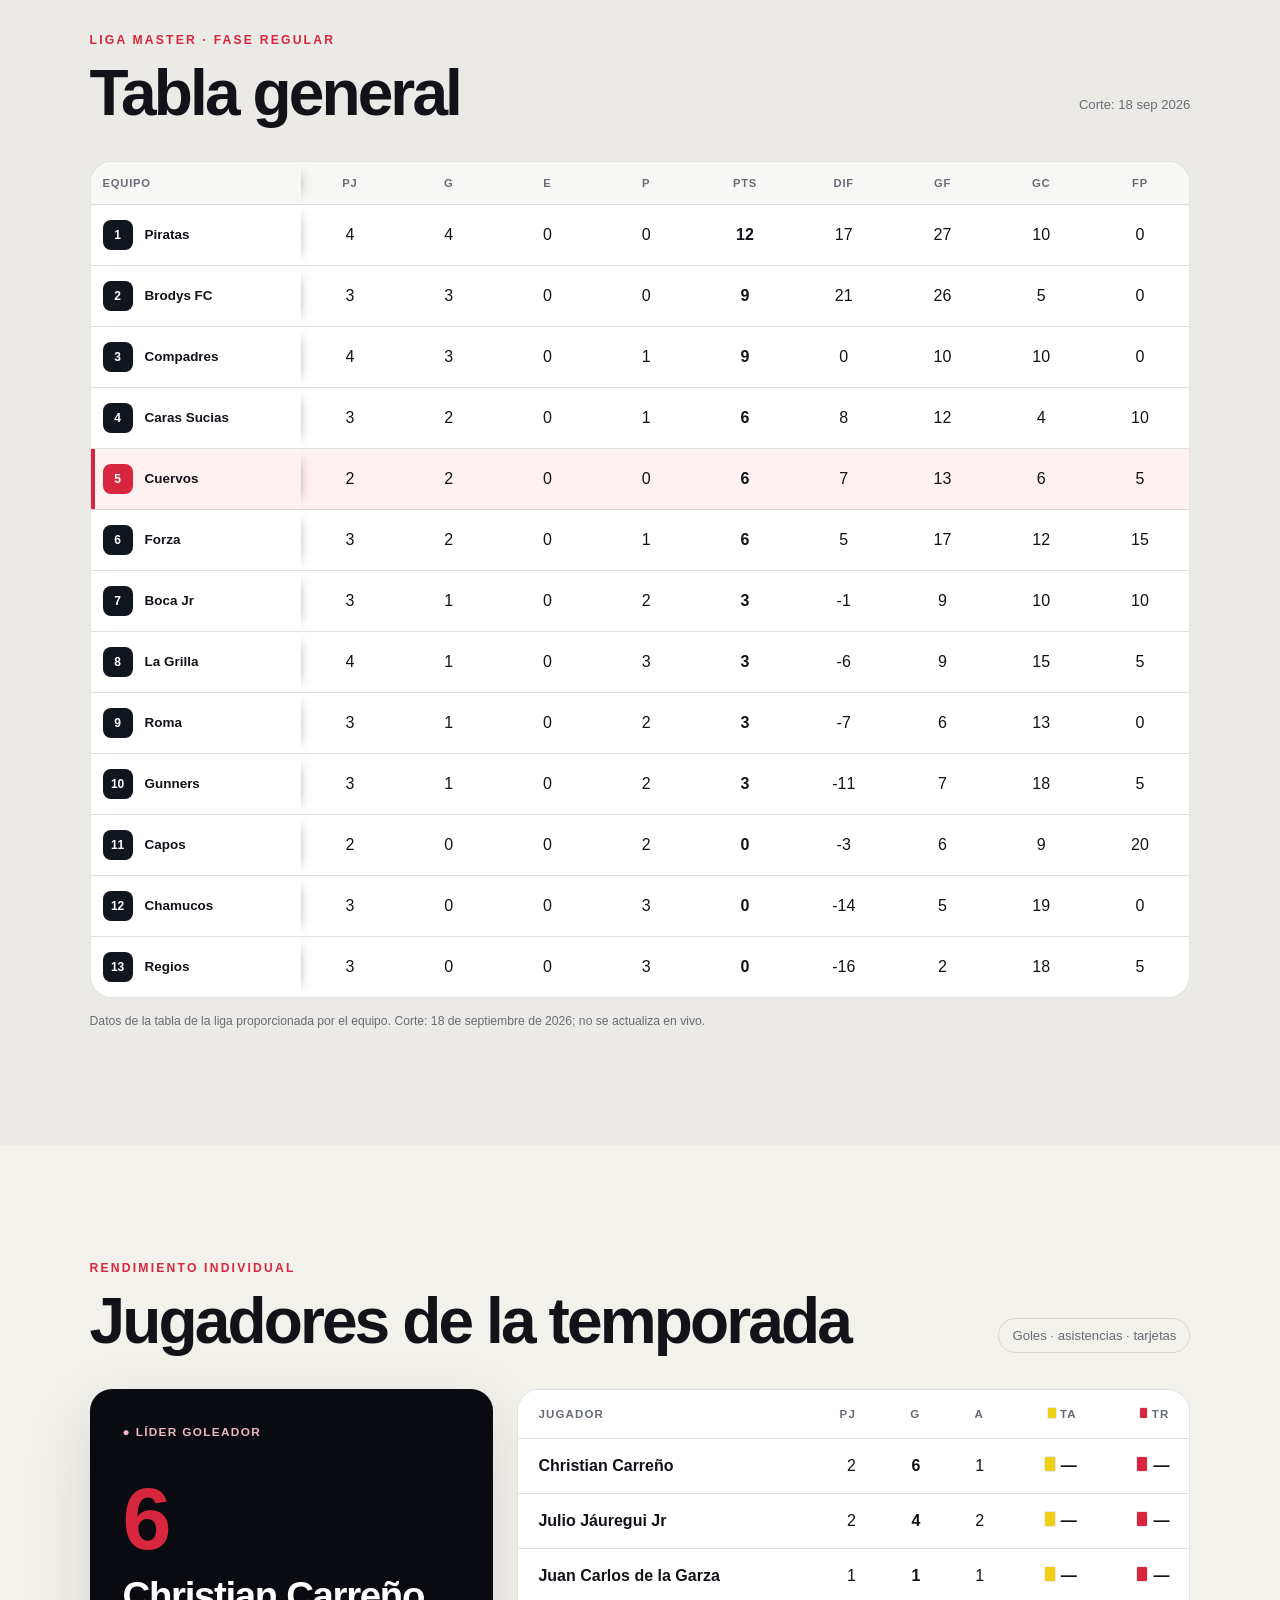
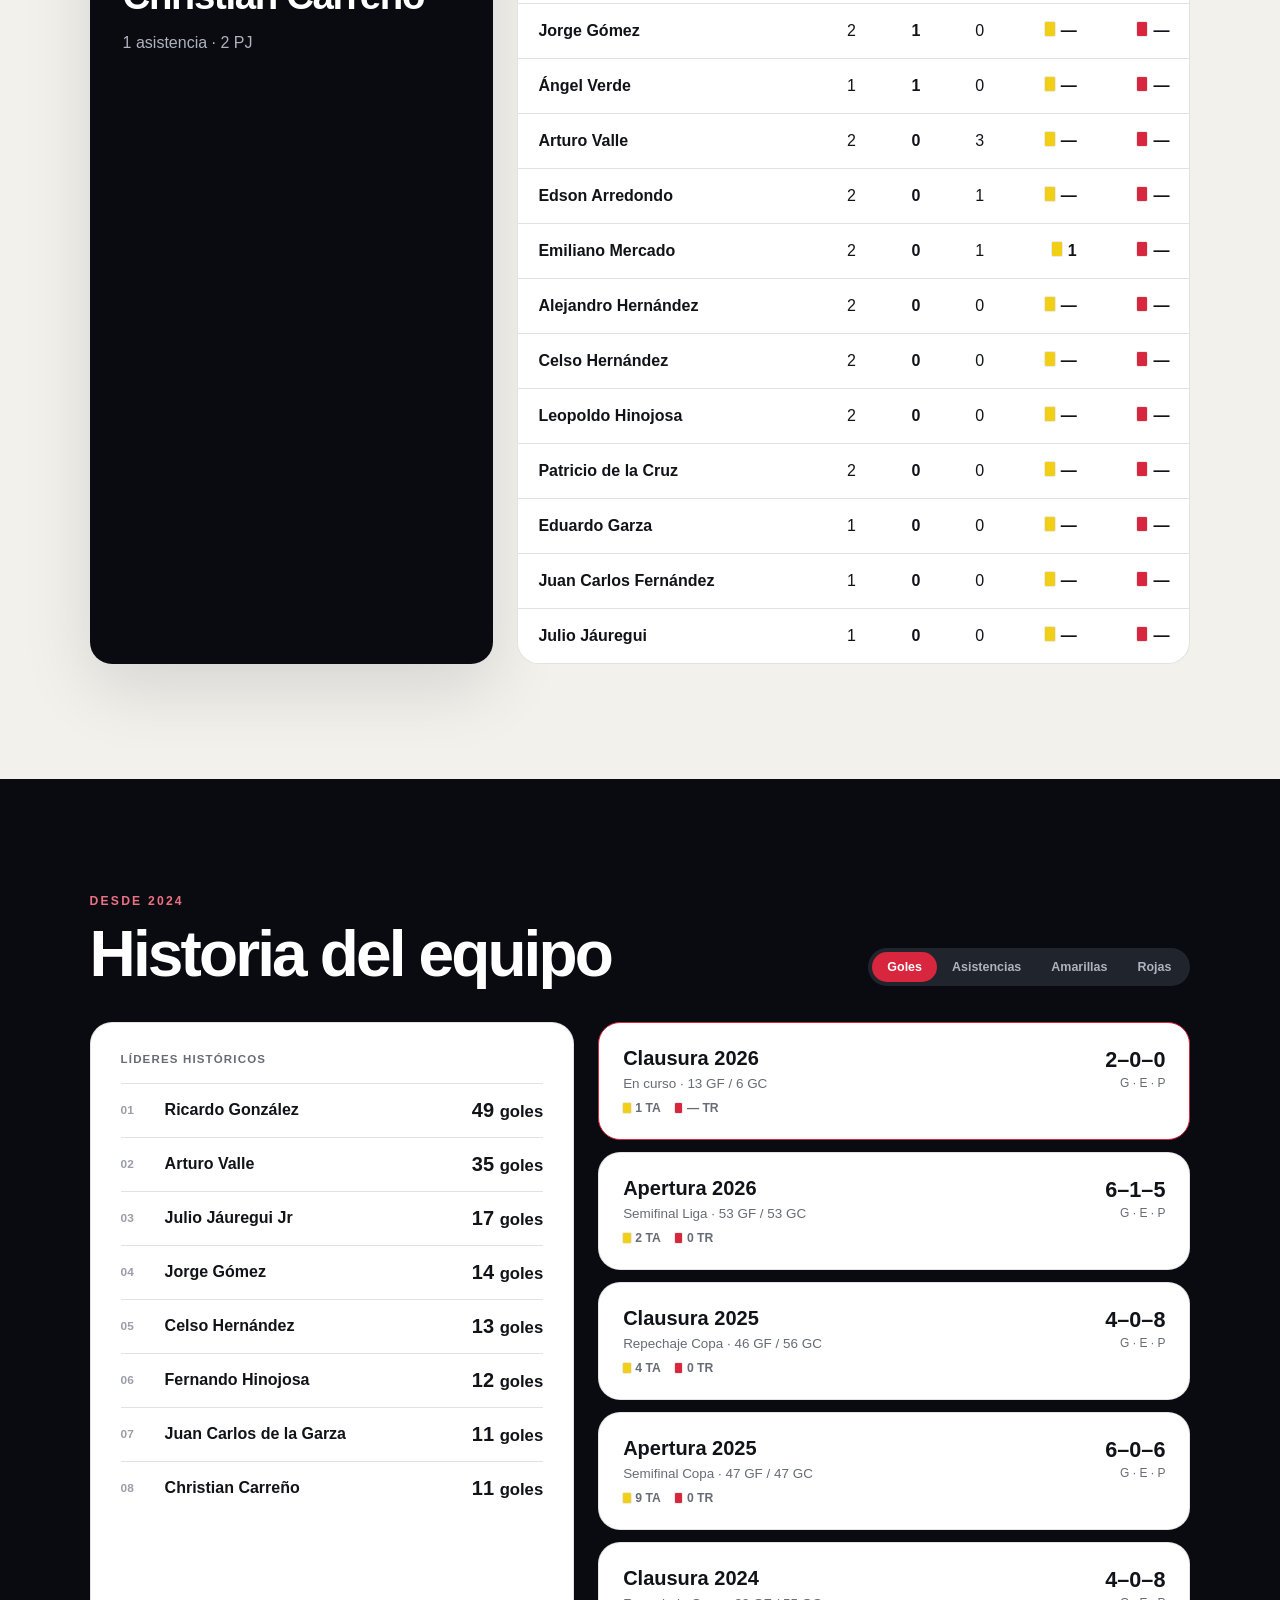
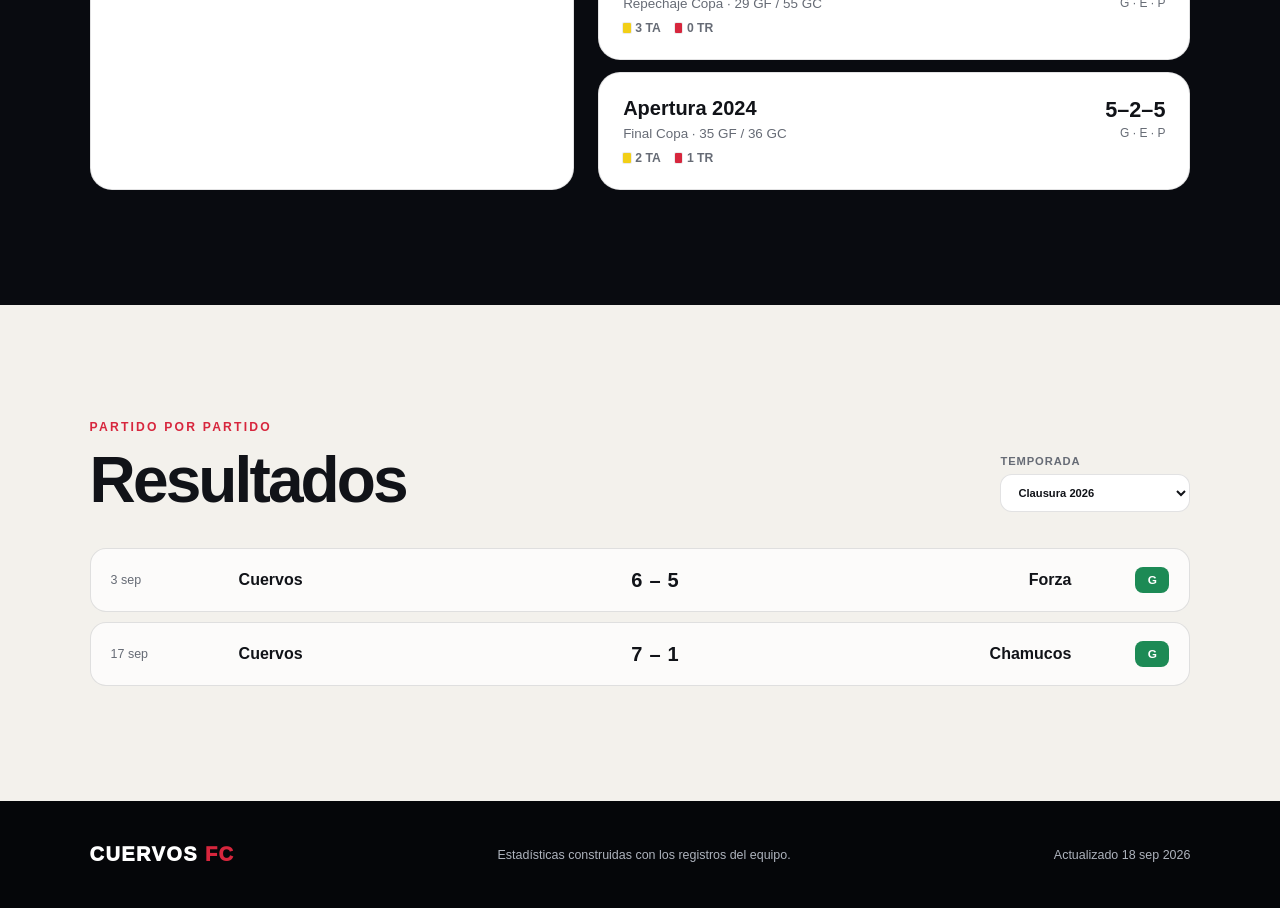
==== commit 7ba73996: "Agrega tabla general Clausura 2026" ====
--- a/index.html
+++ b/index.html
@@ -18,6 +18,7 @@
     <button class="nav-toggle" type="button" aria-expanded="false" aria-controls="site-nav">Menú</button>
     <nav id="site-nav" class="site-nav" aria-label="Navegación principal">
       <a href="#temporada">Temporada</a>
+      <a href="#tabla-general">Tabla general</a>
       <a href="#jugadores">Jugadores</a>
       <a href="#historia">Historia</a>
       <a href="#resultados">Resultados</a>
@@ -62,6 +63,34 @@
       </div>
       <div class="metric-grid" id="season-metrics"></div>
       <div class="record-bar" id="record-bar" aria-label="Distribución de resultados"></div>
+    </section>
+
+    <section id="tabla-general" class="section section-standings" aria-labelledby="standings-title">
+      <div class="section-heading">
+        <div>
+          <p class="eyebrow">Liga Master · fase regular</p>
+          <h2 id="standings-title">Tabla general</h2>
+        </div>
+        <p class="updated" id="standings-updated"></p>
+      </div>
+      <div class="standings-card">
+        <div class="standings-scroll" role="region" aria-label="Tabla general del Clausura 2026; desliza para ver todas las estadísticas" tabindex="0">
+          <table class="standings-table">
+            <caption>Clasificación de Liga Master Clausura 2026</caption>
+            <thead>
+              <tr>
+                <th scope="col">Equipo</th><th scope="col" title="Partidos jugados">PJ</th>
+                <th scope="col" title="Ganados">G</th><th scope="col" title="Empatados">E</th>
+                <th scope="col" title="Perdidos">P</th><th scope="col" title="Puntos">Pts</th>
+                <th scope="col" title="Diferencia de goles">Dif</th><th scope="col" title="Goles a favor">GF</th>
+                <th scope="col" title="Goles en contra">GC</th><th scope="col" title="FP, según la tabla de la liga">FP</th>
+              </tr>
+            </thead>
+            <tbody id="standings-rows"></tbody>
+          </table>
+        </div>
+      </div>
+      <p class="standings-note">Datos de la tabla de la liga proporcionada por el equipo. Corte: 18 de septiembre de 2026; no se actualiza en vivo. <span class="standings-swipe">Desliza la tabla para ver todas las columnas.</span></p>
     </section>
 
     <section id="jugadores" class="section" aria-labelledby="players-title">
--- a/styles.css
+++ b/styles.css
@@ -208,6 +208,27 @@
 .bar-win { background: var(--green); }
 .bar-draw { background: var(--amber); }
 .bar-loss { background: var(--red); }
+
+.section-standings { background: #eceae6; }
+.standings-card { overflow: hidden; background: var(--white); border: 1px solid var(--line); border-radius: var(--radius); }
+.standings-scroll { max-width: 100%; overflow-x: auto; overscroll-behavior-x: contain; }
+.standings-table { width: 100%; min-width: 830px; table-layout: fixed; border-collapse: separate; border-spacing: 0; font-variant-numeric: tabular-nums; }
+.standings-table caption { position: absolute; width: 1px; height: 1px; padding: 0; overflow: hidden; clip: rect(0,0,0,0); white-space: nowrap; border: 0; }
+.standings-table th, .standings-table td { padding: 15px 12px; text-align: center; border-bottom: 1px solid var(--line); }
+.standings-table thead th { color: var(--muted); background: #f7f7f5; font-size: .7rem; font-weight: 850; letter-spacing: .07em; }
+.standings-table th:first-child { position: sticky; left: 0; z-index: 3; width: 210px; text-align: left; background: #f7f7f5; box-shadow: 9px 0 12px -12px rgba(9,11,16,.5); }
+.standings-table tbody th:first-child { z-index: 2; color: var(--ink); background: var(--white); font-size: .84rem; letter-spacing: 0; text-transform: none; }
+.standings-table tbody tr:last-child th, .standings-table tbody tr:last-child td { border-bottom: 0; }
+.standings-table tbody tr:hover td, .standings-table tbody tr:hover th:first-child { background: #f6f5f1; }
+.standings-table tbody tr.standings-cuervos td, .standings-table tbody tr.standings-cuervos th:first-child,
+.standings-table tbody tr.standings-cuervos:hover td, .standings-table tbody tr.standings-cuervos:hover th:first-child { background: #fff0f1; }
+.standings-table .standings-cuervos th:first-child { box-shadow: inset 4px 0 0 var(--red), 9px 0 12px -12px rgba(9,11,16,.5); }
+.standings-rank { display: inline-grid; place-items: center; width: 30px; height: 30px; margin-right: 12px; color: var(--white); background: var(--night-2); border-radius: 8px; font-size: .75rem; font-weight: 900; }
+.standings-cuervos .standings-rank { background: var(--red); }
+.standings-team { font-weight: 850; }
+.standings-points { font-weight: 900; }
+.standings-note { margin: 14px 0 0; color: var(--muted); font-size: .76rem; line-height: 1.5; }
+.standings-swipe { display: none; }
 
 .leaders-layout { display: grid; grid-template-columns: .75fr 1.25fr; gap: 24px; }
 .leader-feature, .table-card, .ranking-card, .season-card { background: var(--white); border: 1px solid var(--line); border-radius: var(--radius); box-shadow: var(--shadow); }
@@ -325,6 +346,12 @@
   .metric span { font-size: .58rem; letter-spacing: .035em; }
   th, td { padding: 16px 14px; }
   th:first-child, td:first-child { min-width: 158px; }
+  .standings-table { min-width: 830px; }
+  .standings-table th, .standings-table td { padding: 13px 10px; }
+  .standings-table th:first-child { width: 170px; }
+  .standings-rank { width: 26px; height: 26px; margin-right: 7px; }
+  .standings-team { font-size: .74rem; }
+  .standings-swipe { display: inline; }
   .result-row { grid-template-columns: 72px 1fr auto 1fr 36px; gap: 8px; padding: 15px 12px; }
   .result-date { font-size: .68rem; }
   .result-team { font-size: .82rem; }
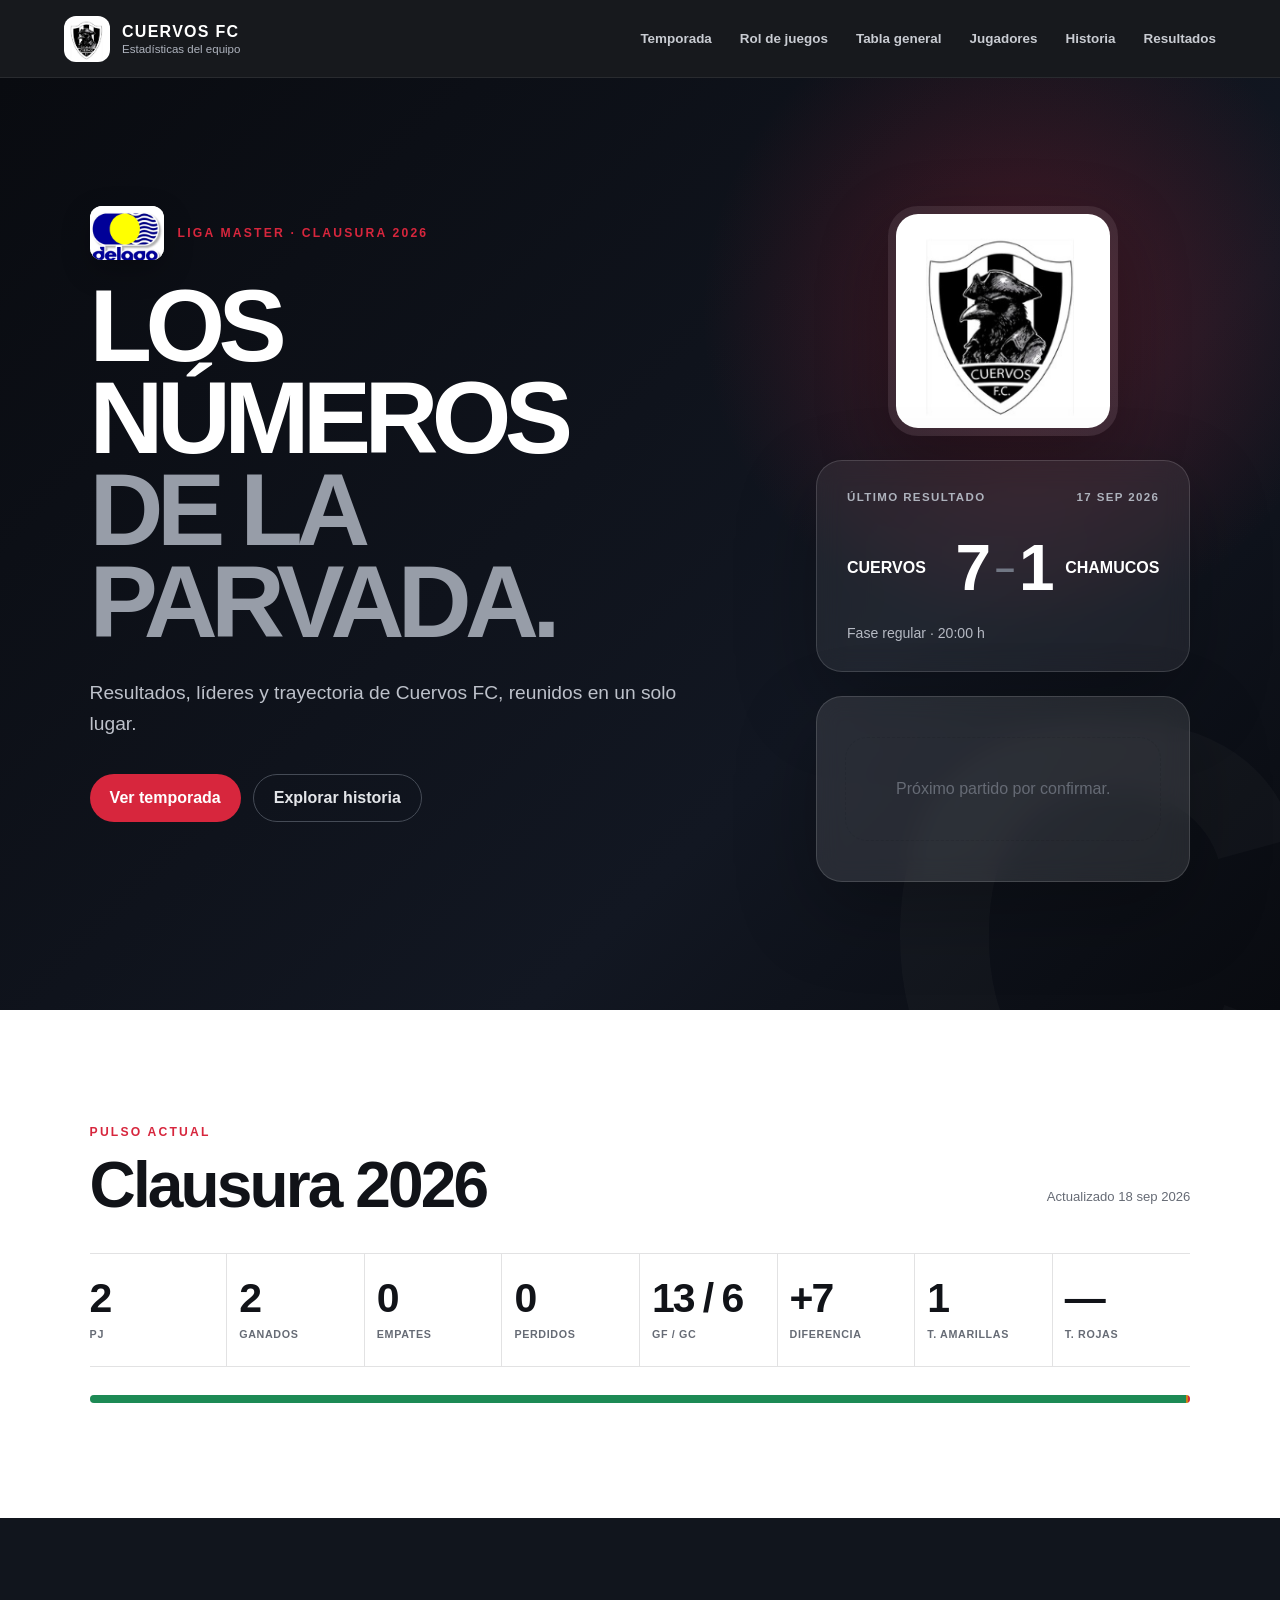
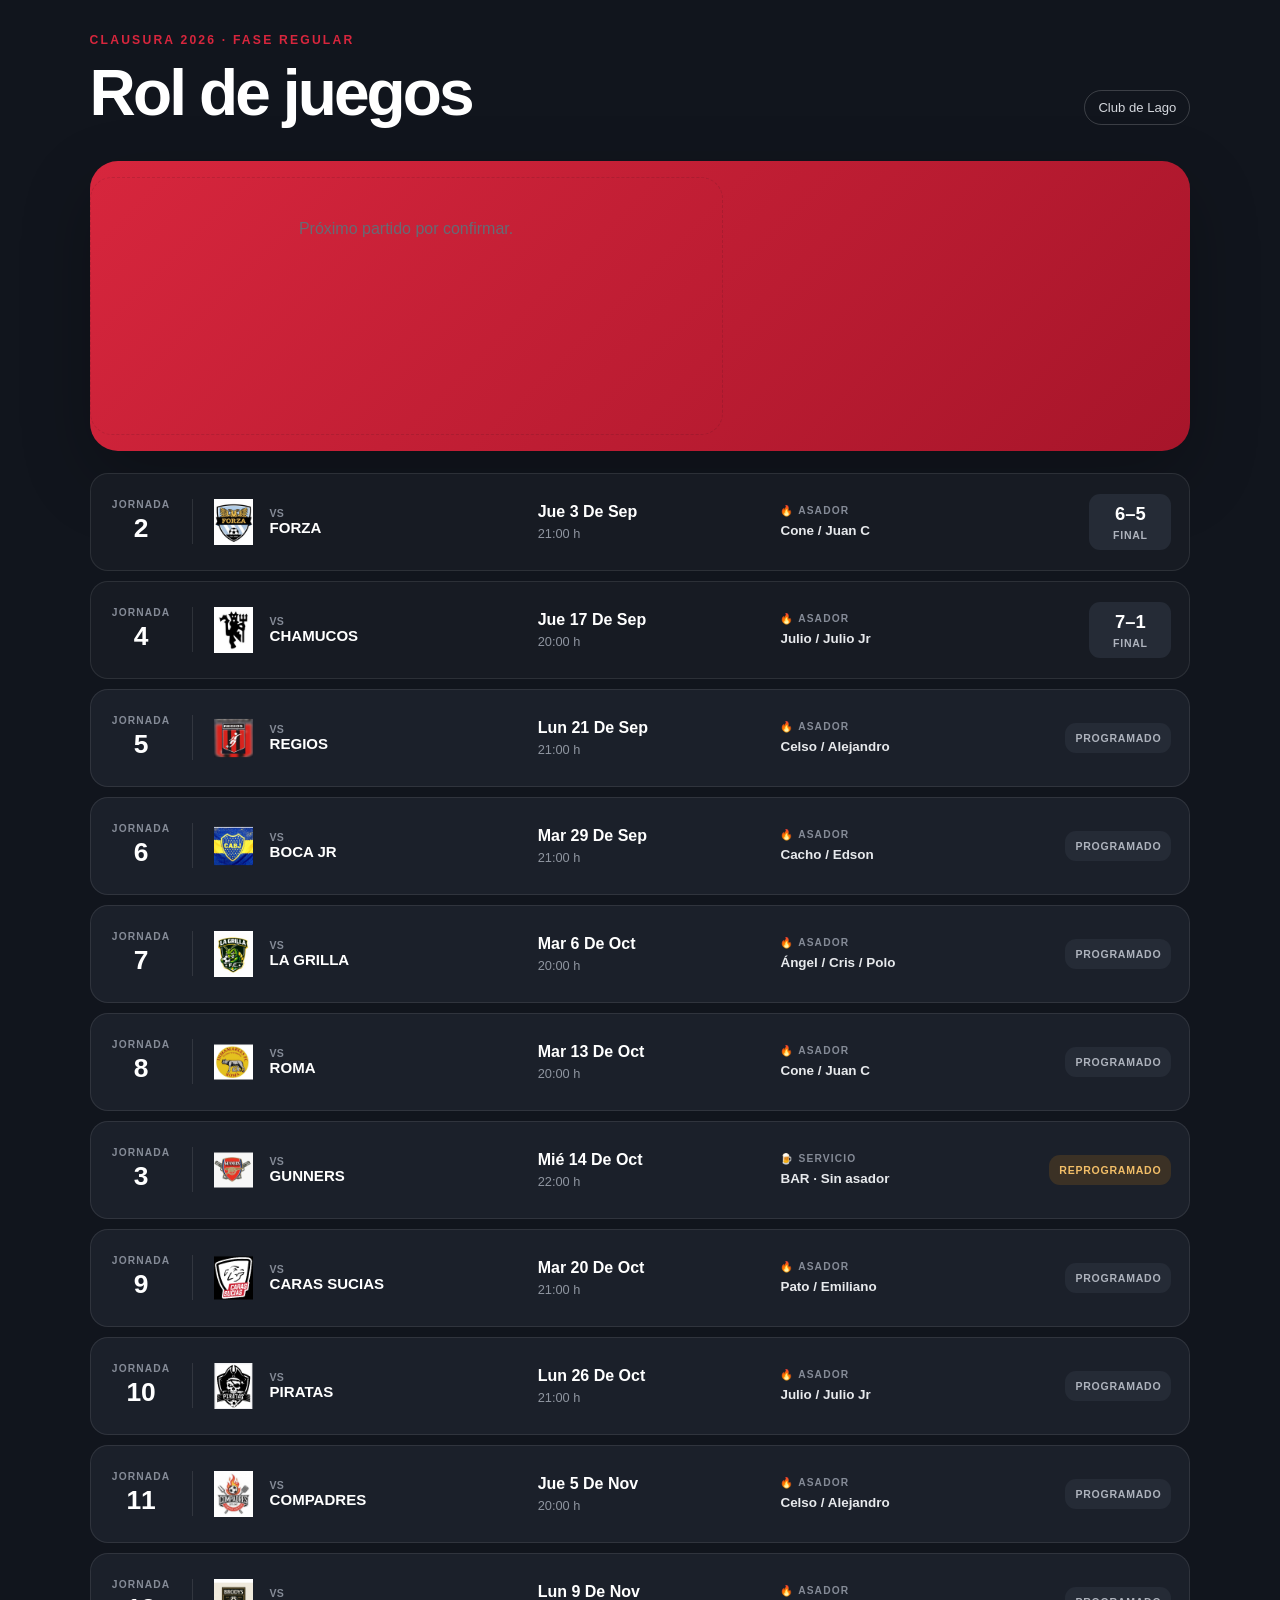
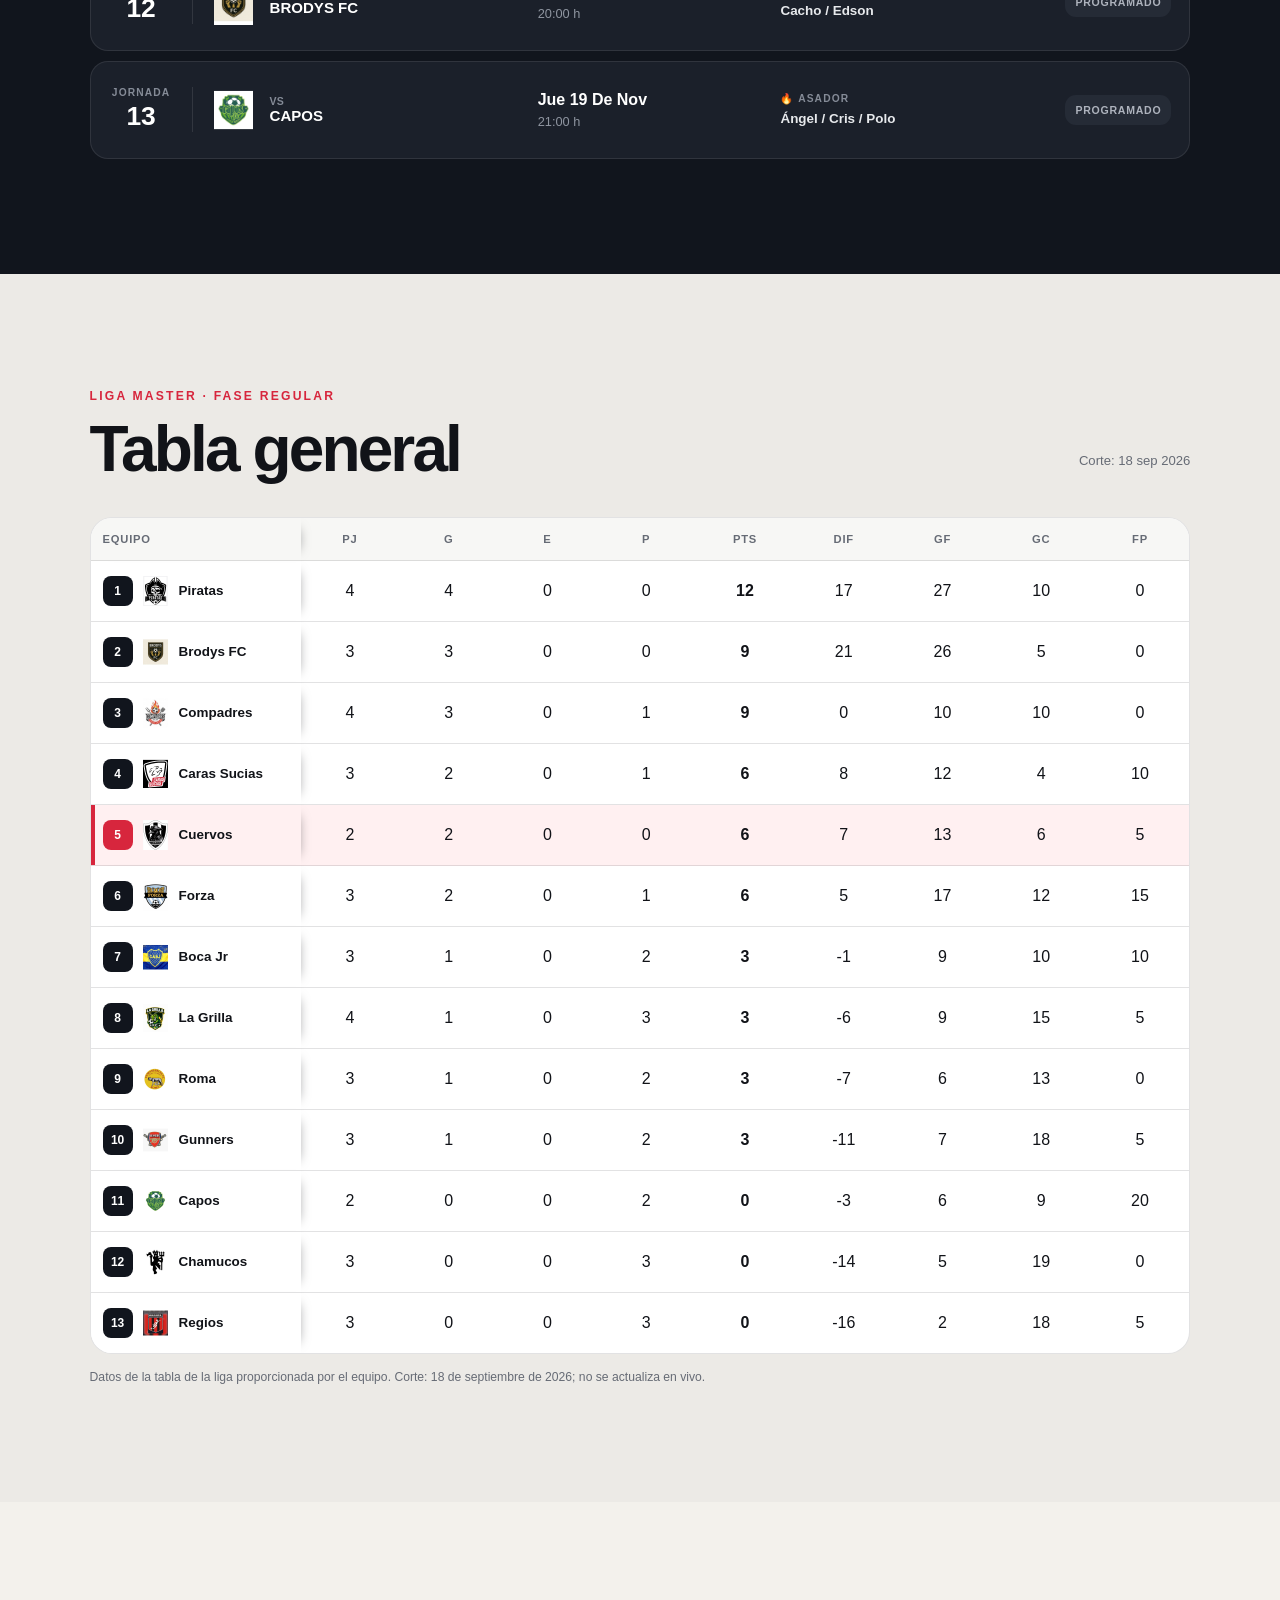
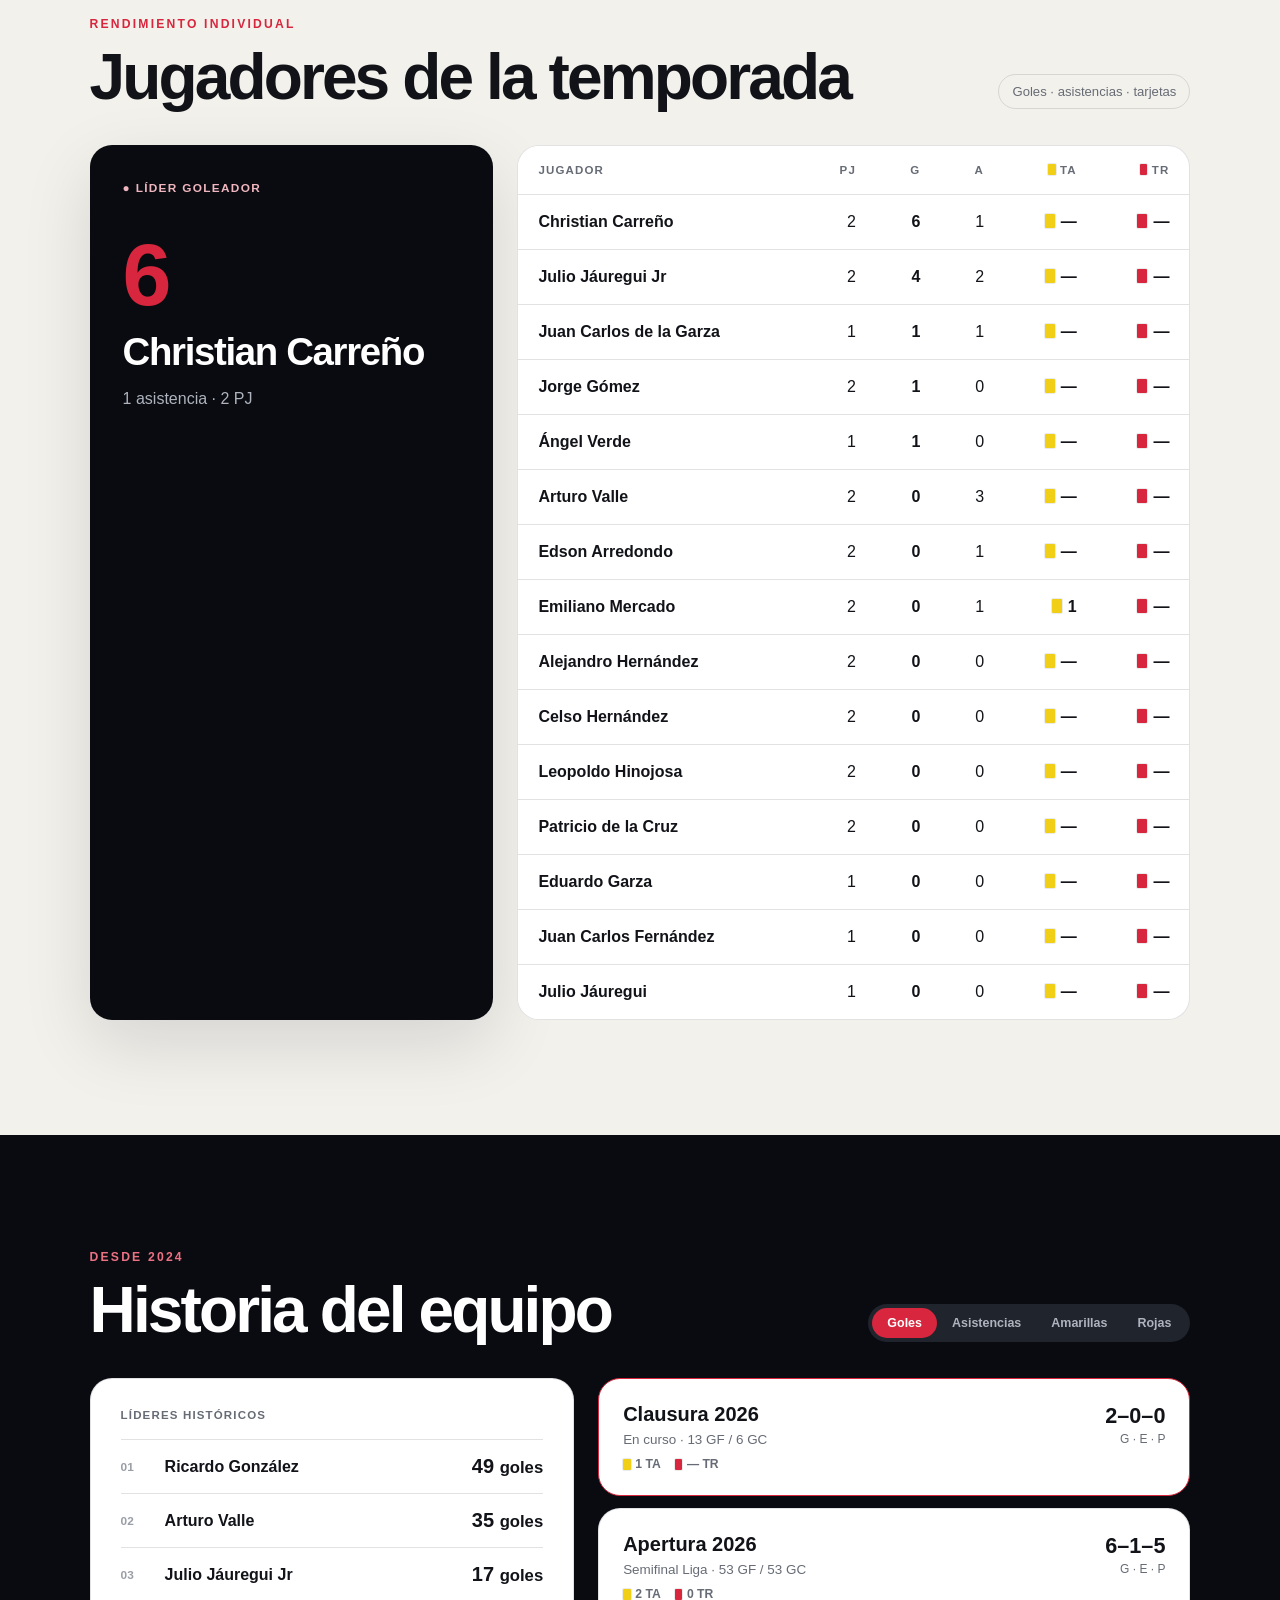
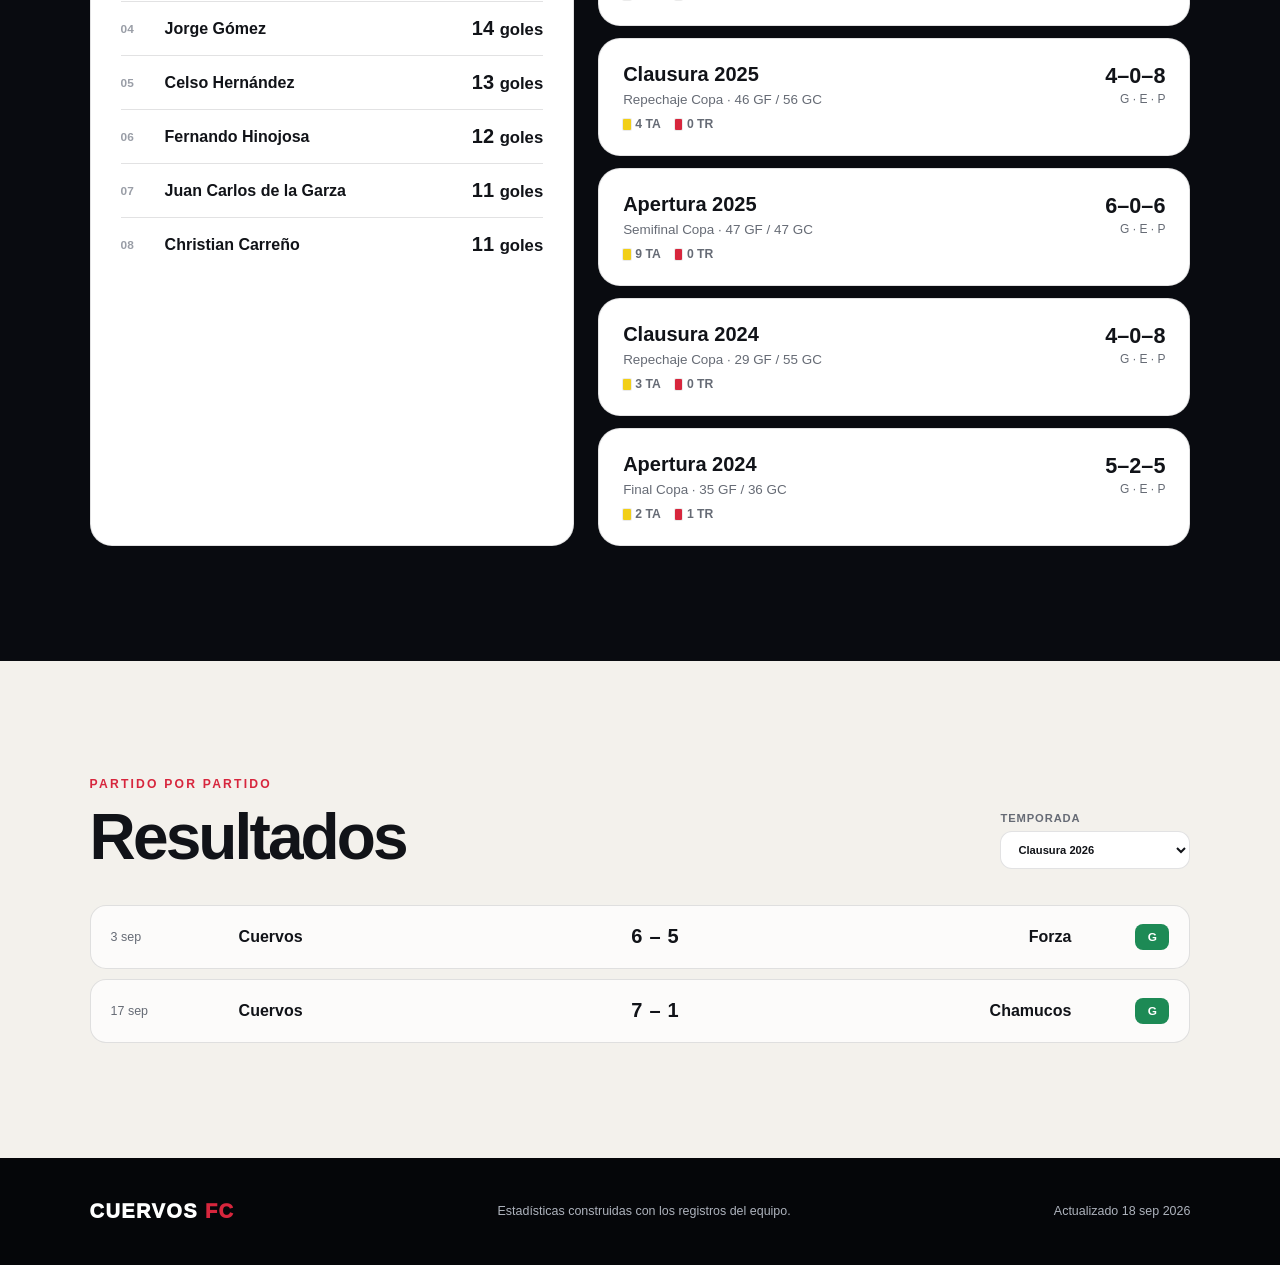
==== commit 034745ad: "Agregar rol de juegos y simplificar inicio" ====
--- a/index.html
+++ b/index.html
@@ -18,6 +18,7 @@
     <button class="nav-toggle" type="button" aria-expanded="false" aria-controls="site-nav">Menú</button>
     <nav id="site-nav" class="site-nav" aria-label="Navegación principal">
       <a href="#temporada">Temporada</a>
+      <a href="#rol-juegos">Rol de juegos</a>
       <a href="#tabla-general">Tabla general</a>
       <a href="#jugadores">Jugadores</a>
       <a href="#historia">Historia</a>
@@ -47,9 +48,6 @@
         <div class="next-card" id="next-match" aria-live="polite">
           <span class="skeleton">Cargando próximo partido…</span>
         </div>
-        <div class="rescheduled-card" id="rescheduled-match" aria-live="polite">
-          <span class="skeleton">Cargando partido reprogramado…</span>
-        </div>
       </div>
     </section>
 
@@ -63,6 +61,18 @@
       </div>
       <div class="metric-grid" id="season-metrics"></div>
       <div class="record-bar" id="record-bar" aria-label="Distribución de resultados"></div>
+    </section>
+
+    <section id="rol-juegos" class="section section-schedule" aria-labelledby="schedule-title">
+      <div class="section-heading schedule-heading">
+        <div>
+          <p class="eyebrow">Clausura 2026 · fase regular</p>
+          <h2 id="schedule-title">Rol de juegos</h2>
+        </div>
+        <span class="section-tag">Club de Lago</span>
+      </div>
+      <div id="schedule-feature" class="schedule-feature" aria-live="polite"></div>
+      <div class="schedule-list" id="schedule-list"></div>
     </section>
 
     <section id="tabla-general" class="section section-standings" aria-labelledby="standings-title">
--- a/styles.css
+++ b/styles.css
@@ -209,6 +209,64 @@
 .bar-draw { background: var(--amber); }
 .bar-loss { background: var(--red); }
 
+.section-schedule { background: #11151d; color: var(--white); }
+.section-schedule .section-tag { color: #d4d7dd; border-color: rgba(255,255,255,.18); }
+.schedule-feature {
+  display: grid;
+  grid-template-columns: 1.15fr .85fr;
+  min-height: 290px;
+  margin-bottom: 22px;
+  overflow: hidden;
+  background: linear-gradient(135deg, #d7263d 0%, #a7152a 100%);
+  border-radius: 28px;
+  box-shadow: 0 26px 70px rgba(0,0,0,.24);
+}
+.schedule-feature-copy { display: flex; flex-direction: column; justify-content: center; padding: clamp(30px, 5vw, 58px); }
+.schedule-feature-label { display: flex; align-items: center; justify-content: space-between; gap: 20px; color: #ffdce1; font-size: .72rem; font-weight: 850; letter-spacing: .14em; text-transform: uppercase; }
+.schedule-feature-label strong { display: grid; place-items: center; width: 48px; height: 48px; color: #c72037; background: #fff; border-radius: 14px; font-size: 1rem; letter-spacing: 0; }
+.schedule-feature h3 { margin: 28px 0 8px; font-size: clamp(2.1rem, 5vw, 4.4rem); line-height: .92; letter-spacing: -.055em; text-transform: uppercase; }
+.schedule-feature h3 span { color: #ffabb7; font-size: .48em; letter-spacing: .03em; }
+.schedule-feature-copy > p { margin: 0; color: #ffe7ea; font-size: 1rem; text-transform: capitalize; }
+.schedule-feature-duty { display: flex; justify-content: space-between; gap: 20px; margin-top: 30px; padding-top: 19px; border-top: 1px solid rgba(255,255,255,.25); }
+.schedule-feature-duty span { color: #ffd4da; font-size: .74rem; font-weight: 800; letter-spacing: .09em; text-transform: uppercase; }
+.schedule-feature-duty strong { text-align: right; }
+.schedule-versus { display: grid; grid-template-columns: 1fr auto 1fr; place-items: center; gap: 18px; padding: 44px; background: rgba(9,11,16,.23); }
+.schedule-versus img { width: clamp(84px, 10vw, 135px); height: clamp(84px, 10vw, 135px); object-fit: contain; filter: drop-shadow(0 16px 22px rgba(0,0,0,.26)); }
+.schedule-versus > span { color: #ffd6dc; font-size: .8rem; font-weight: 900; letter-spacing: .16em; }
+.schedule-versus .schedule-fallback { font-size: 4rem; letter-spacing: 0; }
+.schedule-list { display: grid; gap: 10px; }
+.schedule-game {
+  display: grid;
+  grid-template-columns: 84px minmax(170px, 1.1fr) minmax(150px, .8fr) minmax(190px, 1fr) 92px;
+  align-items: center;
+  gap: 18px;
+  min-height: 98px;
+  padding: 14px 18px;
+  background: #1b202a;
+  border: 1px solid rgba(255,255,255,.09);
+  border-radius: 18px;
+}
+.schedule-game.is-next { border-color: rgba(238,48,74,.9); box-shadow: inset 4px 0 0 var(--red); }
+.schedule-game.is-finished { color: #b9bdc6; background: #171b23; }
+.schedule-round { display: grid; justify-items: center; padding-right: 18px; border-right: 1px solid rgba(255,255,255,.1); }
+.schedule-round span, .schedule-duty span { color: #858b97; font-size: .64rem; font-weight: 850; letter-spacing: .11em; text-transform: uppercase; }
+.schedule-round strong { margin-top: 3px; color: white; font-size: 1.65rem; }
+.schedule-opponent { display: flex; align-items: center; gap: 13px; min-width: 0; }
+.schedule-opponent img { flex: 0 0 46px; width: 46px; height: 46px; object-fit: contain; }
+.schedule-mini-fallback { display: grid; flex: 0 0 46px; place-items: center; width: 46px; height: 46px; font-size: 1.6rem; }
+.schedule-opponent small, .schedule-opponent strong { display: block; }
+.schedule-opponent small { color: #858b97; font-size: .66rem; font-weight: 800; text-transform: uppercase; }
+.schedule-opponent strong { overflow: hidden; color: white; font-size: .94rem; text-overflow: ellipsis; text-transform: uppercase; white-space: nowrap; }
+.schedule-when { display: grid; gap: 5px; }
+.schedule-when time { color: white; font-weight: 800; text-transform: capitalize; }
+.schedule-when span { color: #8f95a0; font-size: .8rem; }
+.schedule-duty { display: grid; gap: 6px; }
+.schedule-duty strong { color: #e7e9ec; font-size: .84rem; }
+.schedule-status { display: grid; justify-items: center; gap: 4px; justify-self: end; min-width: 82px; padding: 9px 10px; color: #aeb3bd; background: #252b36; border-radius: 11px; font-size: .66rem; font-weight: 850; letter-spacing: .07em; text-transform: uppercase; }
+.schedule-status strong { color: white; font-size: 1.15rem; letter-spacing: 0; }
+.status-siguiente { color: white; background: var(--red); }
+.status-reprogramado { color: #f2be68; background: rgba(204,130,18,.18); }
+
 .section-standings { background: #eceae6; }
 .standings-card { overflow: hidden; background: var(--white); border: 1px solid var(--line); border-radius: var(--radius); }
 .standings-scroll { max-width: 100%; overflow-x: auto; overscroll-behavior-x: contain; }
@@ -223,9 +281,11 @@
 .standings-table tbody tr.standings-cuervos td, .standings-table tbody tr.standings-cuervos th:first-child,
 .standings-table tbody tr.standings-cuervos:hover td, .standings-table tbody tr.standings-cuervos:hover th:first-child { background: #fff0f1; }
 .standings-table .standings-cuervos th:first-child { box-shadow: inset 4px 0 0 var(--red), 9px 0 12px -12px rgba(9,11,16,.5); }
-.standings-rank { display: inline-grid; place-items: center; width: 30px; height: 30px; margin-right: 12px; color: var(--white); background: var(--night-2); border-radius: 8px; font-size: .75rem; font-weight: 900; }
+.standings-identity { display: flex; align-items: center; gap: 8px; min-width: 0; }
+.standings-rank { display: inline-grid; flex: 0 0 30px; place-items: center; width: 30px; height: 30px; color: var(--white); background: var(--night-2); border-radius: 8px; font-size: .75rem; font-weight: 900; }
 .standings-cuervos .standings-rank { background: var(--red); }
-.standings-team { font-weight: 850; }
+.standings-logo { display: block; flex: 0 0 30px; width: 30px; height: 30px; object-fit: contain; }
+.standings-team { min-width: 0; font-weight: 850; line-height: 1.2; }
 .standings-points { font-weight: 900; }
 .standings-note { margin: 14px 0 0; color: var(--muted); font-size: .76rem; line-height: 1.5; }
 .standings-swipe { display: none; }
@@ -312,6 +372,10 @@
   .metric:nth-child(4n) { border-right: 0; }
   .metric:nth-child(-n+4) { border-bottom: 1px solid var(--line); }
   .leaders-layout, .history-layout { grid-template-columns: 1fr; }
+  .schedule-feature { grid-template-columns: 1fr; }
+  .schedule-versus { min-height: 210px; }
+  .schedule-game { grid-template-columns: 70px 1fr 1fr 90px; }
+  .schedule-duty { grid-column: 2 / 4; }
 }
 
 @media (max-width: 700px) {
@@ -348,10 +412,26 @@
   th:first-child, td:first-child { min-width: 158px; }
   .standings-table { min-width: 830px; }
   .standings-table th, .standings-table td { padding: 13px 10px; }
-  .standings-table th:first-child { width: 170px; }
-  .standings-rank { width: 26px; height: 26px; margin-right: 7px; }
+  .standings-table th:first-child { width: 185px; }
+  .standings-identity { gap: 6px; }
+  .standings-rank { flex-basis: 26px; width: 26px; height: 26px; }
+  .standings-logo { flex-basis: 26px; width: 26px; height: 26px; }
   .standings-team { font-size: .74rem; }
   .standings-swipe { display: inline; }
+  .schedule-feature { min-height: 0; border-radius: 22px; }
+  .schedule-feature-copy { padding: 28px 22px; }
+  .schedule-feature h3 { margin-top: 22px; }
+  .schedule-versus { min-height: 170px; padding: 28px 20px; }
+  .schedule-feature-duty { align-items: flex-start; flex-direction: column; gap: 8px; }
+  .schedule-feature-duty strong { text-align: left; }
+  .schedule-game { grid-template-columns: 58px minmax(0, 1fr) 76px; gap: 12px; padding: 13px 12px; }
+  .schedule-round { padding-right: 10px; }
+  .schedule-round strong { font-size: 1.4rem; }
+  .schedule-opponent { gap: 9px; }
+  .schedule-opponent img, .schedule-mini-fallback { flex-basis: 38px; width: 38px; height: 38px; }
+  .schedule-when { grid-column: 2; }
+  .schedule-duty { grid-column: 2 / 4; }
+  .schedule-status { grid-column: 3; grid-row: 1 / 3; min-width: 70px; }
   .result-row { grid-template-columns: 72px 1fr auto 1fr 36px; gap: 8px; padding: 15px 12px; }
   .result-date { font-size: .68rem; }
   .result-team { font-size: .82rem; }
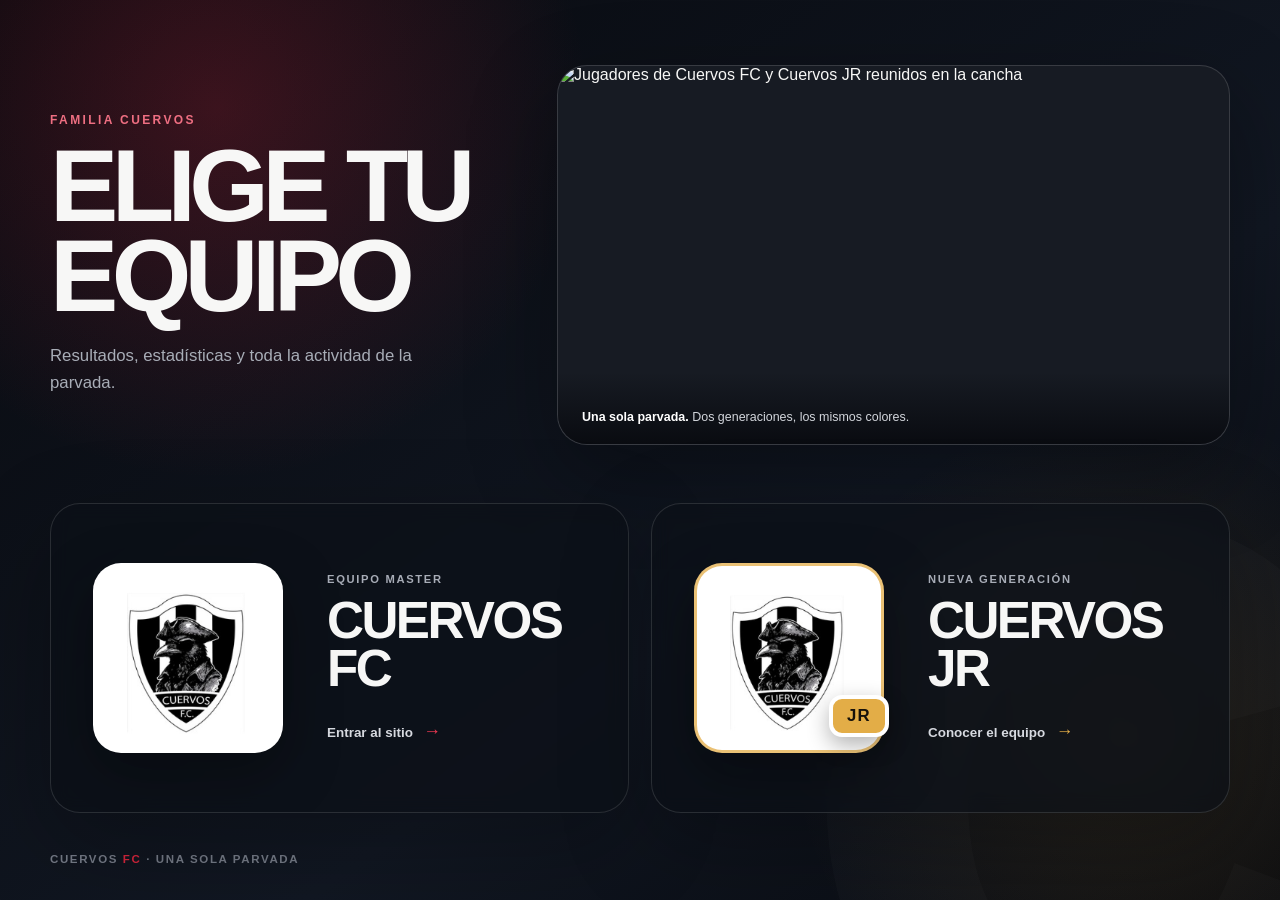
==== commit cba36db5: "Agregar portal de equipos Cuervos" ====
--- a/index.html
+++ b/index.html
@@ -4,175 +4,51 @@
   <meta charset="utf-8">
   <meta name="viewport" content="width=device-width, initial-scale=1">
   <link rel="icon" type="image/png" href="assets/logo-cuervos.png">
-  <meta name="description" content="Resultados y estadísticas históricas de Cuervos FC.">
-  <meta name="theme-color" content="#090b10">
-  <title>Cuervos FC · Estadísticas</title>
-  <link rel="stylesheet" href="styles.css">
+  <meta name="description" content="Portal oficial de los equipos Cuervos.">
+  <meta name="theme-color" content="#080a0f">
+  <title>Cuervos · Selecciona tu equipo</title>
+  <link rel="stylesheet" href="portal.css?v=20260920-1">
 </head>
-<body>
-  <header class="site-header">
-    <a class="brand" href="#inicio" aria-label="Cuervos FC, ir al inicio">
-      <span class="crest" aria-hidden="true"><img src="assets/logo-cuervos.png" alt=""></span>
-      <span><strong>Cuervos FC</strong><small>Estadísticas del equipo</small></span>
-    </a>
-    <button class="nav-toggle" type="button" aria-expanded="false" aria-controls="site-nav">Menú</button>
-    <nav id="site-nav" class="site-nav" aria-label="Navegación principal">
-      <a href="#temporada">Temporada</a>
-      <a href="#rol-juegos">Rol de juegos</a>
-      <a href="#tabla-general">Tabla general</a>
-      <a href="#jugadores">Jugadores</a>
-      <a href="#historia">Historia</a>
-      <a href="#resultados">Resultados</a>
-    </nav>
-  </header>
-
-  <main id="inicio">
-    <section class="hero" aria-labelledby="hero-title">
-      <div class="hero-copy">
-        <div class="league-lockup">
-          <span class="league-logo"><img src="assets/logo-liga-delago.png" alt="Logo de la liga Delago"></span>
-          <p class="eyebrow">Liga Master · <span id="current-season-label">Temporada actual</span></p>
-        </div>
-        <h1 id="hero-title">Los números<br><em>de la parvada.</em></h1>
-        <p class="hero-intro">Resultados, líderes y trayectoria de Cuervos FC, reunidos en un solo lugar.</p>
-        <div class="hero-actions">
-          <a class="button button-primary" href="#temporada">Ver temporada</a>
-          <a class="button button-ghost" href="#historia">Explorar historia</a>
-        </div>
-      </div>
-      <div class="hero-side">
-        <img class="hero-crest" src="assets/logo-cuervos.png" alt="Escudo oficial de Cuervos FC">
-        <div class="latest-card" id="latest-match" aria-live="polite">
-          <span class="skeleton">Cargando último resultado…</span>
-        </div>
-        <div class="next-card" id="next-match" aria-live="polite">
-          <span class="skeleton">Cargando próximo partido…</span>
-        </div>
-      </div>
+<body class="portal-page">
+  <main class="portal-shell">
+    <section class="portal-intro" aria-labelledby="portal-title">
+      <header class="portal-heading">
+        <p class="portal-eyebrow">Familia Cuervos</p>
+        <h1 id="portal-title">Elige tu equipo</h1>
+        <p>Resultados, estadísticas y toda la actividad de la parvada.</p>
+      </header>
+      <figure class="portal-photo">
+        <img src="assets/equipo-cuervos.jpg" alt="Jugadores de Cuervos FC y Cuervos JR reunidos en la cancha">
+        <figcaption><strong>Una sola parvada.</strong> Dos generaciones, los mismos colores.</figcaption>
+      </figure>
     </section>
 
-    <section id="temporada" class="section section-current" aria-labelledby="season-title">
-      <div class="section-heading">
-        <div>
-          <p class="eyebrow">Pulso actual</p>
-          <h2 id="season-title">Clausura 2026</h2>
-        </div>
-        <p class="updated" id="updated-at"></p>
-      </div>
-      <div class="metric-grid" id="season-metrics"></div>
-      <div class="record-bar" id="record-bar" aria-label="Distribución de resultados"></div>
+    <section class="team-grid" aria-label="Equipos Cuervos">
+      <a class="team-card team-card-fc" href="cuervos-fc.html">
+        <span class="team-crest">
+          <img src="assets/logo-cuervos.png" alt="Escudo de Cuervos FC">
+        </span>
+        <span class="team-copy">
+          <small>Equipo Master</small>
+          <strong>Cuervos FC</strong>
+          <span>Entrar al sitio <b aria-hidden="true">→</b></span>
+        </span>
+      </a>
+
+      <a class="team-card team-card-jr" href="cuervos-jr.html">
+        <span class="team-crest team-crest-jr">
+          <img src="assets/logo-cuervos.png" alt="Escudo de Cuervos JR">
+          <b>JR</b>
+        </span>
+        <span class="team-copy">
+          <small>Nueva generación</small>
+          <strong>Cuervos JR</strong>
+          <span>Conocer el equipo <b aria-hidden="true">→</b></span>
+        </span>
+      </a>
     </section>
 
-    <section id="rol-juegos" class="section section-schedule" aria-labelledby="schedule-title">
-      <div class="section-heading schedule-heading">
-        <div>
-          <p class="eyebrow">Clausura 2026 · fase regular</p>
-          <h2 id="schedule-title">Rol de juegos</h2>
-        </div>
-        <span class="section-tag">Club de Lago</span>
-      </div>
-      <div id="schedule-feature" class="schedule-feature" aria-live="polite"></div>
-      <div class="schedule-list" id="schedule-list"></div>
-    </section>
-
-    <section id="tabla-general" class="section section-standings" aria-labelledby="standings-title">
-      <div class="section-heading">
-        <div>
-          <p class="eyebrow">Liga Master · fase regular</p>
-          <h2 id="standings-title">Tabla general</h2>
-        </div>
-        <p class="updated" id="standings-updated"></p>
-      </div>
-      <div class="standings-card">
-        <div class="standings-scroll" role="region" aria-label="Tabla general del Clausura 2026; desliza para ver todas las estadísticas" tabindex="0">
-          <table class="standings-table">
-            <caption>Clasificación de Liga Master Clausura 2026</caption>
-            <thead>
-              <tr>
-                <th scope="col">Equipo</th><th scope="col" title="Partidos jugados">PJ</th>
-                <th scope="col" title="Ganados">G</th><th scope="col" title="Empatados">E</th>
-                <th scope="col" title="Perdidos">P</th><th scope="col" title="Puntos">Pts</th>
-                <th scope="col" title="Diferencia de goles">Dif</th><th scope="col" title="Goles a favor">GF</th>
-                <th scope="col" title="Goles en contra">GC</th><th scope="col" title="FP, según la tabla de la liga">FP</th>
-              </tr>
-            </thead>
-            <tbody id="standings-rows"></tbody>
-          </table>
-        </div>
-      </div>
-      <p class="standings-note">Datos de la tabla de la liga proporcionada por el equipo. Corte: 18 de septiembre de 2026; no se actualiza en vivo. <span class="standings-swipe">Desliza la tabla para ver todas las columnas.</span></p>
-    </section>
-
-    <section id="jugadores" class="section" aria-labelledby="players-title">
-      <div class="section-heading">
-        <div>
-          <p class="eyebrow">Rendimiento individual</p>
-          <h2 id="players-title">Jugadores de la temporada</h2>
-        </div>
-        <span class="section-tag">Goles · asistencias · tarjetas</span>
-      </div>
-      <div class="leaders-layout">
-        <article class="leader-feature" id="top-scorer"></article>
-        <div class="table-card">
-          <div class="table-scroll">
-            <table>
-              <thead>
-                <tr>
-                  <th>Jugador</th><th>PJ</th><th>G</th><th>A</th>
-                  <th aria-label="Tarjetas amarillas"><span class="card-icon card-yellow" aria-hidden="true"></span>TA</th>
-                  <th aria-label="Tarjetas rojas"><span class="card-icon card-red" aria-hidden="true"></span>TR</th>
-                </tr>
-              </thead>
-              <tbody id="current-player-rows"></tbody>
-            </table>
-          </div>
-        </div>
-      </div>
-    </section>
-
-    <section id="historia" class="section section-dark" aria-labelledby="history-title">
-      <div class="section-heading">
-        <div>
-          <p class="eyebrow">Desde 2024</p>
-          <h2 id="history-title">Historia del equipo</h2>
-        </div>
-        <div class="segmented" role="group" aria-label="Ordenar líderes históricos">
-          <button class="segment active" type="button" data-ranking="goals">Goles</button>
-          <button class="segment" type="button" data-ranking="assists">Asistencias</button>
-          <button class="segment" type="button" data-ranking="yellowCards">Amarillas</button>
-          <button class="segment" type="button" data-ranking="redCards">Rojas</button>
-        </div>
-      </div>
-      <div class="history-layout">
-        <div class="ranking-card">
-          <p class="card-kicker">Líderes históricos</p>
-          <ol class="ranking-list" id="all-time-ranking"></ol>
-        </div>
-        <div class="season-history" id="season-history"></div>
-      </div>
-    </section>
-
-    <section id="resultados" class="section" aria-labelledby="results-title">
-      <div class="section-heading">
-        <div>
-          <p class="eyebrow">Partido por partido</p>
-          <h2 id="results-title">Resultados</h2>
-        </div>
-        <label class="select-wrap">
-          <span>Temporada</span>
-          <select id="season-filter" aria-label="Filtrar resultados por temporada"></select>
-        </label>
-      </div>
-      <div class="results-list" id="results-list"></div>
-    </section>
+    <footer class="portal-footer">CUERVOS <span>FC</span> · Una sola parvada</footer>
   </main>
-
-  <footer>
-    <div class="footer-brand">CUERVOS <span>FC</span></div>
-    <p>Estadísticas construidas con los registros del equipo.</p>
-    <p id="footer-update"></p>
-  </footer>
-
-  <script src="app.js" defer></script>
 </body>
 </html>
--- a/portal.css
+++ b/portal.css
@@ -0,0 +1,217 @@
+:root {
+  --ink: #f7f7f6;
+  --muted: #a8adb7;
+  --red: #d7263d;
+  --red-bright: #f03952;
+  --gold: #e3ad47;
+}
+
+* { box-sizing: border-box; }
+html { min-height: 100%; }
+body {
+  min-height: 100vh;
+  margin: 0;
+  color: var(--ink);
+  background:
+    radial-gradient(circle at 17% 12%, rgba(215, 38, 61, .24), transparent 28%),
+    radial-gradient(circle at 88% 82%, rgba(227, 173, 71, .12), transparent 25%),
+    linear-gradient(145deg, #080a0f 0%, #111722 62%, #080a0f 100%);
+  font-family: Aptos, "Helvetica Neue", Helvetica, Arial, sans-serif;
+  -webkit-font-smoothing: antialiased;
+}
+
+a { color: inherit; }
+.portal-page { overflow-x: hidden; }
+.portal-page::before {
+  content: "C";
+  position: fixed;
+  right: -5vw;
+  bottom: -23vw;
+  color: rgba(255,255,255,.018);
+  font-size: min(62vw, 760px);
+  font-weight: 950;
+  line-height: 1;
+  pointer-events: none;
+}
+
+.portal-shell {
+  position: relative;
+  z-index: 1;
+  display: grid;
+  align-content: center;
+  width: min(1180px, calc(100% - 40px));
+  min-height: 100vh;
+  margin: 0 auto;
+  padding: 64px 0 34px;
+}
+.portal-intro {
+  display: grid;
+  grid-template-columns: .78fr 1.22fr;
+  align-items: center;
+  gap: clamp(30px, 6vw, 78px);
+  margin-bottom: clamp(34px, 5vw, 58px);
+}
+.portal-heading { max-width: 620px; }
+.portal-eyebrow {
+  margin: 0 0 14px;
+  color: #ef6f82;
+  font-size: .75rem;
+  font-weight: 900;
+  letter-spacing: .2em;
+  text-transform: uppercase;
+}
+.portal-heading h1, .coming-shell h1 {
+  margin: 0;
+  font-size: clamp(3.25rem, 8vw, 7.3rem);
+  line-height: .88;
+  letter-spacing: -.065em;
+  text-transform: uppercase;
+}
+.portal-heading > p:last-child { max-width: 570px; margin: 22px 0 0; color: var(--muted); font-size: 1.05rem; line-height: 1.6; }
+.portal-photo {
+  position: relative;
+  min-width: 0;
+  margin: 0;
+  overflow: hidden;
+  background: #171b23;
+  border: 1px solid rgba(255,255,255,.14);
+  border-radius: 30px;
+  box-shadow: 0 30px 90px rgba(0,0,0,.32);
+}
+.portal-photo img { display: block; width: 100%; aspect-ratio: 16 / 9; object-fit: cover; object-position: center 54%; }
+.portal-photo figcaption {
+  position: absolute;
+  right: 0;
+  bottom: 0;
+  left: 0;
+  padding: 38px 24px 20px;
+  color: #d3d6dc;
+  background: linear-gradient(transparent, rgba(8,10,15,.92));
+  font-size: .78rem;
+}
+.portal-photo figcaption strong { color: white; }
+
+.team-grid { display: grid; grid-template-columns: repeat(2, minmax(0, 1fr)); gap: 22px; }
+.team-card {
+  position: relative;
+  display: grid;
+  grid-template-columns: minmax(120px, 190px) 1fr;
+  align-items: center;
+  gap: clamp(18px, 4vw, 44px);
+  min-height: 310px;
+  overflow: hidden;
+  padding: clamp(24px, 4vw, 42px);
+  text-decoration: none;
+  background: rgba(12,16,23,.7);
+  border: 1px solid rgba(255,255,255,.12);
+  border-radius: 30px;
+  box-shadow: 0 30px 90px rgba(0,0,0,.26);
+  backdrop-filter: blur(9px);
+  transition: transform .25s ease, border-color .25s ease, background .25s ease;
+}
+.team-card::after {
+  content: "";
+  position: absolute;
+  inset: auto 0 0;
+  height: 4px;
+  background: var(--red);
+  transform: scaleX(0);
+  transform-origin: left;
+  transition: transform .25s ease;
+}
+.team-card-jr::after { background: var(--gold); }
+.team-card:hover, .team-card:focus-visible { transform: translateY(-6px); background: rgba(20,25,35,.82); border-color: rgba(255,255,255,.3); outline: 0; }
+.team-card:hover::after, .team-card:focus-visible::after { transform: scaleX(1); }
+
+.team-crest {
+  position: relative;
+  display: grid;
+  place-items: center;
+  width: 100%;
+  max-width: 190px;
+  aspect-ratio: 1;
+  padding: 10px;
+  background: #fff;
+  border-radius: 28px;
+  box-shadow: 0 20px 55px rgba(0,0,0,.34);
+}
+.team-crest img { display: block; width: 100%; height: 100%; object-fit: contain; border-radius: 20px; }
+.team-crest-jr { border: 3px solid rgba(227,173,71,.75); }
+.team-crest-jr > b {
+  position: absolute;
+  right: -8px;
+  bottom: 13px;
+  display: grid;
+  place-items: center;
+  min-width: 60px;
+  min-height: 42px;
+  padding: 7px 12px;
+  color: #17120a;
+  background: var(--gold);
+  border: 4px solid #fff;
+  border-radius: 13px;
+  box-shadow: 0 8px 22px rgba(0,0,0,.3);
+  font-size: 1.05rem;
+  letter-spacing: .08em;
+}
+.team-copy { display: grid; align-content: center; }
+.team-copy small { color: var(--muted); font-size: .7rem; font-weight: 850; letter-spacing: .15em; text-transform: uppercase; }
+.team-copy strong { margin: 12px 0 28px; font-size: clamp(2rem, 4vw, 3.8rem); line-height: .94; letter-spacing: -.05em; text-transform: uppercase; }
+.team-copy > span { color: #d7dae0; font-size: .84rem; font-weight: 800; }
+.team-copy > span b { margin-left: 7px; color: var(--red-bright); font-size: 1.1rem; }
+.team-card-jr .team-copy > span b { color: var(--gold); }
+.portal-footer { margin-top: 40px; color: #757b87; font-size: .72rem; font-weight: 850; letter-spacing: .14em; text-transform: uppercase; }
+.portal-footer span { color: var(--red); }
+
+.coming-page { display: grid; place-items: center; padding: 100px 20px 50px; }
+.floating-home {
+  position: fixed;
+  z-index: 5;
+  top: 22px;
+  left: 22px;
+  padding: 12px 17px;
+  color: #f0f1f3;
+  background: rgba(8,10,15,.78);
+  border: 1px solid rgba(255,255,255,.18);
+  border-radius: 999px;
+  backdrop-filter: blur(12px);
+  font-size: .82rem;
+  font-weight: 850;
+  text-decoration: none;
+}
+.floating-home:hover { border-color: rgba(255,255,255,.4); }
+.coming-shell { position: relative; z-index: 1; display: grid; justify-items: center; width: min(720px, 100%); text-align: center; }
+.coming-crest { width: min(210px, 48vw); margin-bottom: 38px; }
+.coming-shell h1 { font-size: clamp(3.2rem, 11vw, 7rem); }
+.coming-soon { margin: 28px 0 0; color: var(--gold); font-size: .8rem; font-weight: 900; letter-spacing: .28em; text-transform: uppercase; }
+.coming-copy { margin: 16px 0 30px; color: var(--muted); }
+.portal-button { display: inline-flex; align-items: center; min-height: 48px; padding: 0 20px; color: #fff; background: var(--red); border-radius: 999px; font-weight: 850; text-decoration: none; }
+.portal-button:hover { background: var(--red-bright); }
+
+@media (max-width: 860px) {
+  .portal-shell { align-content: start; padding-top: 50px; }
+  .portal-intro { grid-template-columns: 1fr; gap: 28px; }
+  .portal-photo img { aspect-ratio: 16 / 8.5; }
+  .team-grid { grid-template-columns: 1fr; }
+  .team-card { min-height: 240px; }
+}
+
+@media (max-width: 540px) {
+  .portal-shell { width: min(100% - 28px, 1180px); padding-top: 38px; }
+  .portal-heading h1 { font-size: clamp(2.9rem, 17vw, 4.4rem); }
+  .portal-heading > p:last-child { font-size: .95rem; }
+  .portal-photo { border-radius: 22px; }
+  .portal-photo img { aspect-ratio: 4 / 3; }
+  .portal-photo figcaption { padding: 32px 16px 14px; font-size: .68rem; }
+  .team-card { grid-template-columns: 106px 1fr; min-height: 190px; padding: 20px; border-radius: 22px; }
+  .team-crest { border-radius: 20px; }
+  .team-crest img { border-radius: 14px; }
+  .team-crest-jr > b { right: -6px; bottom: 8px; min-width: 46px; min-height: 34px; padding: 5px 8px; border-width: 3px; font-size: .78rem; }
+  .team-copy strong { margin: 9px 0 18px; font-size: clamp(1.65rem, 9vw, 2.5rem); }
+  .team-copy > span { font-size: .74rem; }
+  .floating-home { top: 14px; left: 14px; }
+}
+
+@media (prefers-reduced-motion: reduce) {
+  * { transition: none !important; }
+}
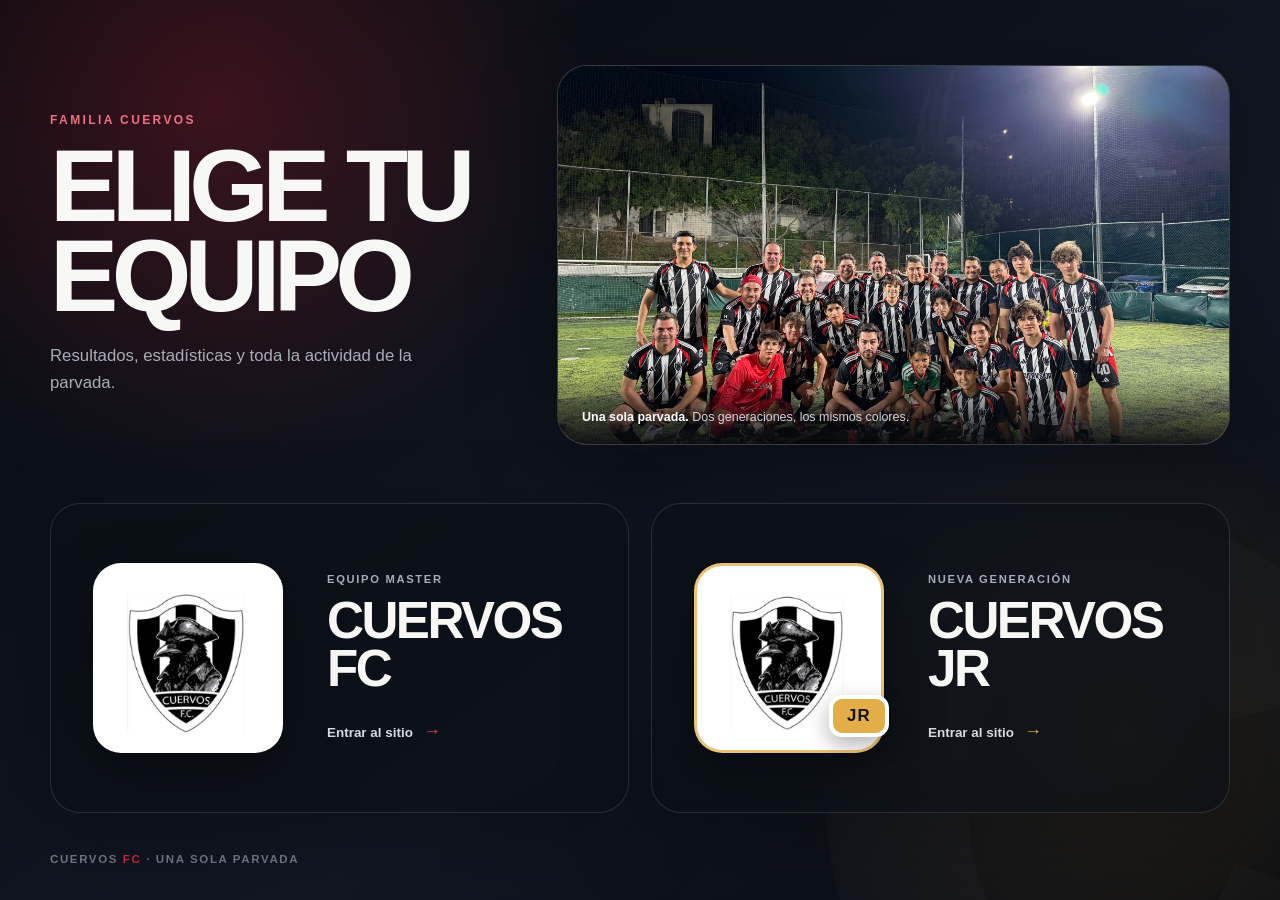
==== commit 98385b13: "Actualiza acceso a Cuervos JR" ====
--- a/index.html
+++ b/index.html
@@ -43,7 +43,7 @@
         <span class="team-copy">
           <small>Nueva generación</small>
           <strong>Cuervos JR</strong>
-          <span>Conocer el equipo <b aria-hidden="true">→</b></span>
+          <span>Entrar al sitio <b aria-hidden="true">→</b></span>
         </span>
       </a>
     </section>
--- a/portal.css
+++ b/portal.css
@@ -212,6 +212,218 @@
   .floating-home { top: 14px; left: 14px; }
 }
 
+/* Cuervos JR */
+.jr-page { margin: 0; color: #14171d; background: #f1efea; }
+.jr-page a { color: inherit; }
+.jr-header {
+  position: sticky;
+  top: 0;
+  z-index: 20;
+  display: grid;
+  grid-template-columns: auto auto 1fr;
+  align-items: center;
+  gap: 22px;
+  min-height: 76px;
+  padding: 10px clamp(18px, 5vw, 72px);
+  color: white;
+  background: rgba(8,10,15,.95);
+  border-bottom: 1px solid rgba(255,255,255,.09);
+  backdrop-filter: blur(16px);
+}
+.jr-back { padding: 9px 13px; border: 1px solid #454b55; border-radius: 999px; font-size: .72rem; font-weight: 850; text-decoration: none; }
+.jr-brand { display: inline-flex; align-items: center; gap: 10px; text-decoration: none; }
+.jr-brand strong, .jr-brand small { display: block; }
+.jr-brand strong { font-size: .9rem; letter-spacing: .08em; text-transform: uppercase; }
+.jr-brand small { margin-top: 2px; color: #aeb3bd; font-size: .66rem; }
+.jr-mini-crest { position: relative; display: block; width: 44px; height: 44px; padding: 3px; background: white; border-radius: 11px; }
+.jr-mini-crest img { width: 100%; height: 100%; object-fit: contain; }
+.jr-mini-crest b { position: absolute; right: -7px; bottom: -3px; padding: 2px 5px; color: #17120a; background: var(--gold); border: 2px solid white; border-radius: 6px; font-size: .5rem; }
+.jr-header nav { justify-self: end; display: flex; gap: 25px; }
+.jr-header nav a { color: #c9ccd2; font-size: .76rem; font-weight: 800; text-decoration: none; }
+.jr-header nav a:hover { color: white; }
+
+.jr-hero {
+  display: grid;
+  grid-template-columns: 1.1fr .9fr;
+  align-items: center;
+  gap: clamp(40px, 8vw, 110px);
+  min-height: 640px;
+  padding: clamp(70px, 9vw, 130px) clamp(20px, 7vw, 110px);
+  color: white;
+  background:
+    radial-gradient(circle at 79% 31%, rgba(227,173,71,.2), transparent 26%),
+    radial-gradient(circle at 20% 16%, rgba(215,38,61,.22), transparent 28%),
+    linear-gradient(145deg, #080a0f, #121722 68%, #090b10);
+}
+.jr-hero-copy h1 { margin: 0; font-size: clamp(3.4rem, 8vw, 7.2rem); line-height: .87; letter-spacing: -.065em; text-transform: uppercase; }
+.jr-hero-copy h1 em { color: #969ca8; font-style: normal; }
+.jr-hero-copy > p:not(.portal-eyebrow) { max-width: 610px; margin: 28px 0 32px; color: #bfc3cb; font-size: clamp(1rem, 2vw, 1.18rem); line-height: 1.65; }
+.jr-hero-visual { position: relative; display: grid; justify-items: center; }
+.jr-main-crest { width: min(310px, 70vw); max-width: 310px; }
+.jr-debut-card { position: absolute; right: 3%; bottom: -34px; display: grid; min-width: 178px; padding: 20px 23px; color: #17120a; background: var(--gold); border: 6px solid #fff; border-radius: 22px; box-shadow: 0 22px 55px rgba(0,0,0,.32); }
+.jr-debut-card small { font-size: .65rem; font-weight: 900; letter-spacing: .16em; text-transform: uppercase; }
+.jr-debut-card strong { margin: 5px 0; font-size: 1.3rem; text-transform: uppercase; }
+.jr-debut-card span { font-size: .82rem; font-weight: 800; }
+
+.jr-section { padding: clamp(72px, 9vw, 120px) clamp(20px, 7vw, 110px); }
+.jr-section-heading { display: flex; align-items: end; justify-content: space-between; gap: 24px; margin-bottom: 36px; }
+.jr-section h2 { margin: 0; font-size: clamp(2.2rem, 5vw, 4.2rem); line-height: .95; letter-spacing: -.05em; }
+.jr-status, .jr-count, .jr-leader-pill { padding: 9px 13px; color: #5e636c; border: 1px solid rgba(17,19,24,.14); border-radius: 999px; font-size: .76rem; font-weight: 800; }
+.jr-leader-pill { color: #fff; background: #d7263d; border-color: #d7263d; }
+.jr-tournament { background: white; }
+.jr-facts { display: grid; grid-template-columns: repeat(4, minmax(0, 1fr)); border-top: 1px solid rgba(17,19,24,.12); border-bottom: 1px solid rgba(17,19,24,.12); }
+.jr-facts article { padding: 26px 20px; border-right: 1px solid rgba(17,19,24,.12); }
+.jr-facts article:first-child { padding-left: 0; }
+.jr-facts article:last-child { border-right: 0; }
+.jr-facts small, .jr-facts strong { display: block; }
+.jr-facts small { color: #777c85; font-size: .66rem; font-weight: 850; letter-spacing: .1em; text-transform: uppercase; }
+.jr-facts strong { margin-top: 10px; font-size: clamp(1rem, 2vw, 1.35rem); }
+
+.jr-standings-section { background: #eceae6; }
+.jr-table-card { overflow: hidden; background: white; border: 1px solid rgba(17,19,24,.12); border-radius: 22px; }
+.jr-table-scroll { max-width: 100%; overflow-x: auto; }
+.jr-standings-table { width: 100%; min-width: 820px; border-collapse: collapse; font-variant-numeric: tabular-nums; }
+.jr-standings-table th, .jr-standings-table td { padding: 15px 13px; text-align: center; border-bottom: 1px solid rgba(17,19,24,.1); white-space: nowrap; }
+.jr-standings-table thead th { color: #666b75; background: #f7f7f5; font-size: .68rem; letter-spacing: .08em; text-transform: uppercase; }
+.jr-standings-table th:first-child { position: sticky; left: 0; z-index: 2; width: 245px; text-align: left; background: #fff; box-shadow: 9px 0 12px -12px rgba(9,11,16,.5); }
+.jr-standings-table thead th:first-child { z-index: 3; background: #f7f7f5; }
+.jr-standings-table tbody th { display: flex; align-items: center; gap: 10px; }
+.jr-standings-table tr:last-child th, .jr-standings-table tr:last-child td { border-bottom: 0; }
+.jr-standings-table .is-cuervos th, .jr-standings-table .is-cuervos td { background: #fff0f1; }
+.jr-standings-table .is-cuervos th { box-shadow: inset 4px 0 0 var(--red), 9px 0 12px -12px rgba(9,11,16,.5); }
+.jr-rank { display: inline-grid; flex: 0 0 30px; place-items: center; width: 30px; height: 30px; color: white; background: #11151d; border-radius: 8px; font-size: .72rem; }
+.is-cuervos .jr-rank { background: var(--red); }
+.jr-row-crest { width: 30px; height: 30px; padding: 2px; background: white; border-radius: 7px; }
+.jr-row-crest img { width: 100%; height: 100%; object-fit: contain; }
+.jr-table-note { margin: 13px 0 0; color: #6f747d; font-size: .74rem; }
+
+.jr-matches-section { background: #11151d; color: white; }
+.jr-matches-section .portal-eyebrow { color: #ef7789; }
+.jr-matches-section .jr-count { color: #d7dae0; border-color: rgba(255,255,255,.18); }
+.jr-match-summary { display: grid; grid-template-columns: repeat(4, minmax(0, 1fr)); margin-bottom: 18px; overflow: hidden; background: #080a0f; border: 1px solid rgba(255,255,255,.1); border-radius: 20px; }
+.jr-match-summary article { padding: 21px 22px; border-right: 1px solid rgba(255,255,255,.1); }
+.jr-match-summary article:last-child { border-right: 0; }
+.jr-match-summary small, .jr-match-summary strong { display: block; }
+.jr-match-summary small { color: #9197a2; font-size: .66rem; font-weight: 850; letter-spacing: .1em; text-transform: uppercase; }
+.jr-match-summary strong { margin-top: 7px; font-size: 1.18rem; }
+.jr-matches-grid { display: grid; grid-template-columns: repeat(2, minmax(0, 1fr)); gap: 13px; }
+.jr-match-card { padding: 22px; background: #1b202a; border: 1px solid rgba(255,255,255,.09); border-radius: 20px; }
+.jr-match-card.is-next { background: rgba(227,173,71,.09); border-color: rgba(227,173,71,.72); }
+.jr-match-card.is-postponed { background: rgba(239,119,137,.08); border-color: rgba(239,119,137,.5); }
+.jr-match-card.is-postponed .jr-match-meta b { color: #ef7789; }
+.jr-match-card.is-result { background: #171b23; }
+.jr-match-meta { display: flex; justify-content: space-between; gap: 16px; color: #aeb3bd; font-size: .7rem; }
+.jr-match-meta b { color: #e0b75f; font-size: .62rem; letter-spacing: .1em; text-transform: uppercase; }
+.jr-match-score { display: grid; grid-template-columns: minmax(0, 1fr) auto minmax(0, 1fr); align-items: center; gap: 16px; margin-top: 25px; }
+.jr-match-score span { font-size: .9rem; font-weight: 850; text-transform: uppercase; }
+.jr-match-score span:last-child { text-align: right; }
+.jr-match-score strong { color: white; font-size: clamp(1.5rem, 3vw, 2.4rem); letter-spacing: -.05em; }
+.jr-match-card.is-next .jr-match-score strong { color: var(--gold); font-size: 1rem; letter-spacing: .08em; }
+
+.jr-players-section { background: white; }
+.jr-player-layout { display: grid; grid-template-columns: .72fr 1.28fr; gap: 20px; }
+.jr-top-scorer { min-height: 360px; padding: 30px; color: white; background: #090b10; border-radius: 22px; box-shadow: 0 24px 60px rgba(9,11,16,.18); }
+.jr-top-scorer > span { color: #f1c068; font-size: .7rem; font-weight: 850; letter-spacing: .12em; text-transform: uppercase; }
+.jr-top-scorer > strong { display: block; margin-top: 54px; color: var(--gold); font-size: 6rem; line-height: .78; letter-spacing: -.08em; }
+.jr-top-scorer h3 { margin: 25px 0 7px; font-size: clamp(1.8rem, 3vw, 2.6rem); letter-spacing: -.04em; }
+.jr-top-scorer p { margin: 0; color: #aeb3bd; }
+.jr-player-table { width: 100%; min-width: 560px; border-collapse: collapse; font-variant-numeric: tabular-nums; }
+.jr-player-table th, .jr-player-table td { padding: 16px 17px; text-align: center; border-bottom: 1px solid rgba(17,19,24,.1); white-space: nowrap; }
+.jr-player-table thead th { color: #666b75; background: #f7f7f5; font-size: .68rem; letter-spacing: .08em; text-transform: uppercase; }
+.jr-player-table th:first-child { position: sticky; left: 0; z-index: 2; min-width: 190px; text-align: left; background: white; box-shadow: 9px 0 12px -12px rgba(9,11,16,.5); }
+.jr-player-table thead th:first-child { z-index: 3; background: #f7f7f5; }
+.jr-player-table tr:last-child th, .jr-player-table tr:last-child td { border-bottom: 0; }
+.jr-yellow-card { display: inline-block; width: .58em; height: .82em; margin-right: .35em; background: #f2cf17; border-radius: 1px; vertical-align: -.03em; }
+.jr-position-badge { display: inline-flex; align-items: center; margin-left: .45rem; padding: .24rem .45rem; color: white; background: #11151d; border-radius: 999px; font-size: .6rem; font-weight: 850; letter-spacing: .06em; line-height: 1; text-transform: uppercase; vertical-align: middle; }
+
+.jr-videos-section { color: white; background: #11151d; }
+.jr-videos-section .portal-eyebrow { color: #ef7789; }
+.jr-videos-section .jr-count { color: #d7dae0; border-color: rgba(255,255,255,.18); }
+.jr-video-coming-soon { position: relative; display: grid; justify-items: center; min-height: 380px; padding: clamp(48px, 8vw, 88px) 24px; overflow: hidden; text-align: center; background: radial-gradient(circle at 50% 15%, rgba(215,38,61,.25), transparent 38%), #080a0f; border: 1px solid rgba(255,255,255,.1); border-radius: 24px; }
+.jr-video-coming-soon::before { position: absolute; inset: 0; background: linear-gradient(115deg, transparent 42%, rgba(255,255,255,.035) 50%, transparent 58%); content: ""; }
+.jr-video-coming-soon > * { position: relative; z-index: 1; }
+.jr-video-coming-soon h3 { margin: 14px 0 12px; font-size: clamp(2.7rem, 7vw, 5.8rem); line-height: .9; letter-spacing: -.06em; text-transform: uppercase; }
+.jr-video-coming-soon > p:last-child { max-width: 610px; margin: 0; color: #aeb3bd; font-size: 1rem; line-height: 1.65; }
+.jr-video-icon { display: grid; place-items: center; width: 92px; height: 66px; margin-bottom: 28px; background: var(--red); border-radius: 20px; box-shadow: 0 18px 45px rgba(215,38,61,.32); }
+.jr-video-icon span { width: 0; height: 0; margin-left: 6px; border-top: 12px solid transparent; border-bottom: 12px solid transparent; border-left: 19px solid white; }
+.jr-videos-section .playlist-showcase { display: grid; grid-template-columns: repeat(2, minmax(0, 1fr)); gap: 20px; }
+.jr-videos-section .playlist-panel { overflow: hidden; background: #171b23; border: 1px solid rgba(255,255,255,.1); border-radius: 24px; }
+.jr-videos-section .playlist-player { aspect-ratio: 16 / 9; background: #050609; }
+.jr-videos-section .playlist-player iframe { display: block; width: 100%; height: 100%; border: 0; }
+.jr-videos-section .playlist-empty { position: relative; overflow: hidden; background: radial-gradient(circle at 74% 42%, rgba(168,31,54,.28), transparent 38%), radial-gradient(circle at 30% 65%, rgba(55,63,86,.48), transparent 42%), #090b10; text-align: center; }
+.jr-videos-section .playlist-empty::after { position: absolute; inset: 0; background: linear-gradient(125deg, transparent 38%, rgba(255,255,255,.045) 50%, transparent 62%); content: ""; }
+.jr-videos-section .playlist-placeholder { position: absolute; inset: 0; z-index: 2; display: grid; place-content: center; justify-items: center; gap: 9px; transition: opacity .25s ease; }
+.jr-videos-section .playlist-embed { position: absolute; inset: 0; z-index: 3; opacity: 0; pointer-events: none; transition: opacity .25s ease; }
+.jr-videos-section .playlist-embed iframe { width: 100%; height: 100%; border: 0; }
+.jr-videos-section .playlist-empty.has-videos::after { display: none; }
+.jr-videos-section .playlist-empty.has-videos .playlist-placeholder { opacity: 0; pointer-events: none; }
+.jr-videos-section .playlist-empty.has-videos .playlist-embed { opacity: 1; pointer-events: auto; }
+.jr-videos-section .playlist-empty strong { font-size: clamp(1.15rem, 2.4vw, 1.65rem); letter-spacing: -.02em; }
+.jr-videos-section .playlist-empty small { color: #aeb3bd; font-size: .78rem; }
+.jr-videos-section .playlist-play { display: grid; place-items: center; width: 62px; height: 44px; margin-bottom: 5px; background: var(--red); border-radius: 13px; box-shadow: 0 14px 34px rgba(215,38,61,.3); }
+.jr-videos-section .playlist-play::after { width: 0; height: 0; margin-left: 4px; border-top: 8px solid transparent; border-bottom: 8px solid transparent; border-left: 13px solid white; content: ""; }
+.jr-videos-section .playlist-copy { padding: 24px 26px 28px; }
+.jr-videos-section .playlist-copy span { color: #ef7789; font-size: .68rem; font-weight: 850; letter-spacing: .13em; text-transform: uppercase; }
+.jr-videos-section .playlist-copy h3 { margin: 10px 0 8px; font-size: clamp(1.45rem, 3vw, 2.2rem); letter-spacing: -.04em; }
+.jr-videos-section .playlist-copy p { margin: 0; color: #aeb3bd; line-height: 1.55; }
+
+.jr-teams-section { color: white; background: #11151d; }
+.jr-teams-section .portal-eyebrow { color: #ef7789; }
+.jr-teams-section .jr-count { color: #d7dae0; border-color: rgba(255,255,255,.18); }
+.jr-teams { display: grid; grid-template-columns: repeat(4, minmax(0, 1fr)); gap: 13px; }
+.jr-team { display: grid; justify-items: center; align-content: center; min-height: 190px; padding: 22px 14px; text-align: center; background: #1b202a; border: 1px solid rgba(255,255,255,.09); border-radius: 20px; }
+.jr-team strong { margin-top: 14px; font-size: .88rem; text-transform: uppercase; }
+.jr-team small { margin-top: 5px; color: #aeb3bd; font-size: .66rem; }
+.jr-team-mark, .jr-team-crest { display: grid; place-items: center; width: 68px; height: 68px; color: #151821; background: #f0ede6; border-radius: 18px; font-size: 1.1rem; font-weight: 950; }
+.jr-team-crest { padding: 5px; background: white; }
+.jr-team-crest img { width: 100%; height: 100%; object-fit: contain; border-radius: 11px; }
+.jr-team-cuervos { border-color: rgba(227,173,71,.65); background: rgba(227,173,71,.08); }
+.jr-team-cuervos .jr-team-crest { box-shadow: 0 0 0 3px var(--gold); }
+
+.jr-next-data { background: #f1efea; }
+.jr-placeholder-grid { display: grid; grid-template-columns: repeat(3, minmax(0, 1fr)); gap: 16px; }
+.jr-placeholder-grid article { min-height: 210px; padding: 28px; background: white; border: 1px solid rgba(17,19,24,.12); border-radius: 22px; }
+.jr-placeholder-grid span { color: var(--red); font-size: .7rem; font-weight: 900; letter-spacing: .12em; }
+.jr-placeholder-grid h3 { margin: 44px 0 8px; font-size: 1.5rem; }
+.jr-placeholder-grid p { margin: 0; color: #737881; }
+.jr-footer { display: flex; justify-content: space-between; gap: 24px; padding: 32px clamp(20px, 7vw, 110px); color: #aeb3bd; background: #050609; font-size: .75rem; }
+.jr-footer strong { color: white; font-size: 1.15rem; letter-spacing: .08em; }
+.jr-footer strong span { color: var(--gold); }
+.jr-footer a { text-decoration: none; }
+
+@media (max-width: 900px) {
+  .jr-hero { grid-template-columns: 1fr; min-height: auto; }
+  .jr-hero-visual { padding-top: 20px; }
+  .jr-facts { grid-template-columns: repeat(2, minmax(0, 1fr)); }
+  .jr-facts article:nth-child(2) { border-right: 0; }
+  .jr-facts article:nth-child(-n+2) { border-bottom: 1px solid rgba(17,19,24,.12); }
+  .jr-teams { grid-template-columns: repeat(2, minmax(0, 1fr)); }
+  .jr-player-layout { grid-template-columns: 1fr; }
+  .jr-match-summary { grid-template-columns: repeat(2, minmax(0, 1fr)); }
+  .jr-match-summary article:nth-child(2) { border-right: 0; }
+  .jr-match-summary article:nth-child(-n+2) { border-bottom: 1px solid rgba(255,255,255,.1); }
+}
+
+@media (max-width: 650px) {
+  .jr-header { grid-template-columns: auto 1fr; min-height: 68px; gap: 12px; }
+  .jr-header nav { display: none; }
+  .jr-brand { justify-self: end; }
+  .jr-hero { padding-top: 64px; }
+  .jr-debut-card { right: 0; min-width: 150px; padding: 16px 18px; }
+  .jr-section-heading { align-items: flex-start; flex-direction: column; }
+  .jr-facts { grid-template-columns: 1fr; }
+  .jr-facts article, .jr-facts article:first-child { padding: 21px 0; border-right: 0; border-bottom: 1px solid rgba(17,19,24,.12); }
+  .jr-facts article:last-child { border-bottom: 0; }
+  .jr-teams { grid-template-columns: 1fr 1fr; gap: 9px; }
+  .jr-team { min-height: 155px; }
+  .jr-matches-grid { grid-template-columns: 1fr; }
+  .jr-match-score { gap: 10px; }
+  .jr-match-score span { font-size: .78rem; }
+  .jr-placeholder-grid { grid-template-columns: 1fr; }
+  .jr-videos-section .playlist-showcase { grid-template-columns: 1fr; }
+  .jr-footer { align-items: flex-start; flex-direction: column; }
+}
+
 @media (prefers-reduced-motion: reduce) {
   * { transition: none !important; }
 }
